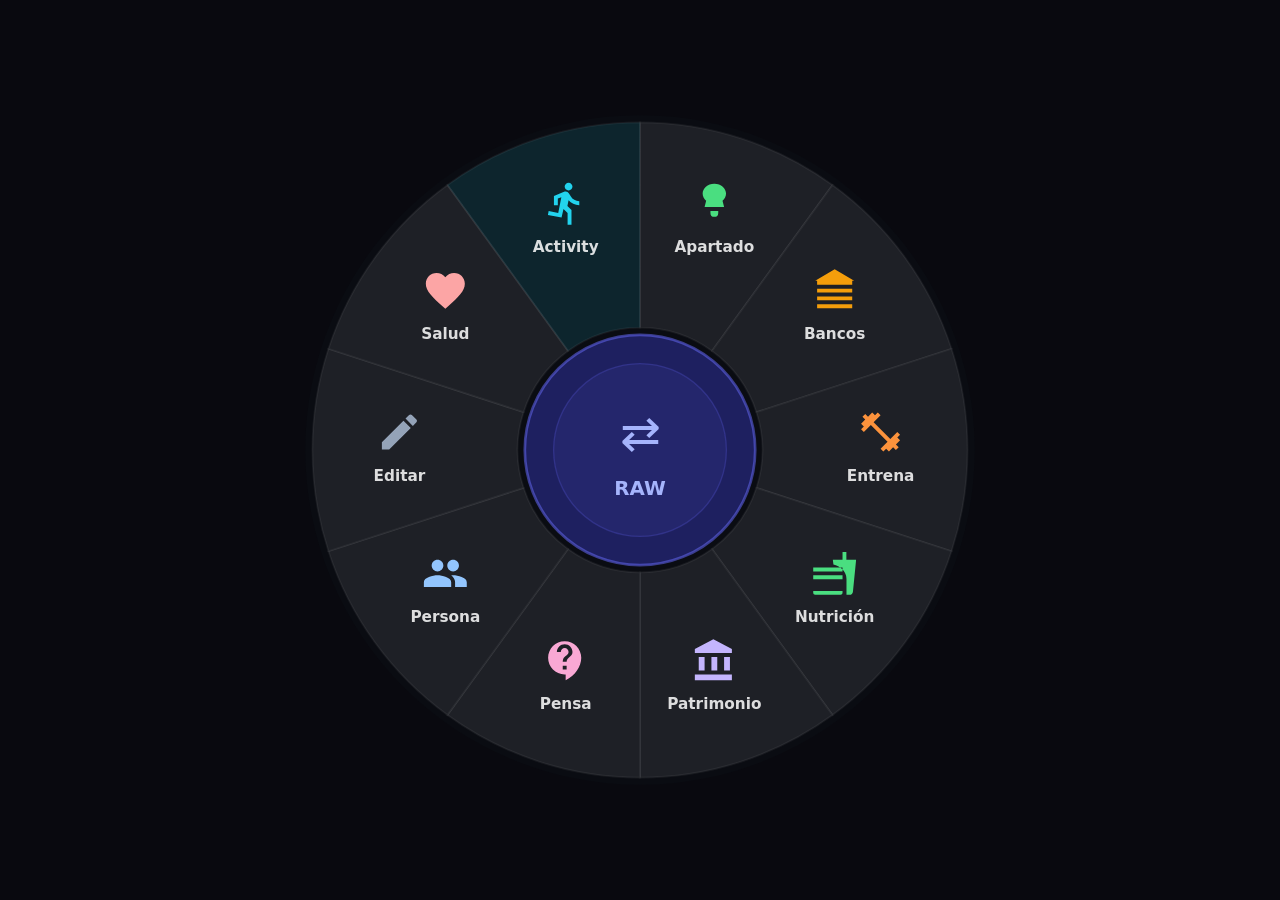
==== dial.html @ 62a64757 "Update dial.html" ====
<!DOCTYPE html>
<html lang="es"><head><meta charset="UTF-8"><meta name="viewport" content="width=device-width,initial-scale=1.0"><title>Nueva entrada</title>
<style>*{margin:0;padding:0;box-sizing:border-box}html{background:#09090f!important}body{width:100%;height:100%;background:#09090f!important;overflow:hidden}</style>
</head>
<body bgcolor="#09090f" style="background:#09090f!important">
<svg xmlns="http://www.w3.org/2000/svg" viewBox="0 0 1000 1000" style="position:fixed;top:0;left:0;width:100vw;height:100vh">
<rect width="1000" height="1000" fill="#09090f"/>
<circle cx="500" cy="500" r="372" fill="#0a0c12"/>
<g style="cursor:pointer" onclick="sessionStorage.setItem('dial_modo','apartado');history.back()">
  <path d="M500.00,136.00 A364,364,0,0,1,713.95,205.52 L579.94,389.97 A136,136,0,0,0,500.00,364.00Z" fill="#1e2026" stroke="rgba(255,255,255,0.06)" stroke-width="2">
    <animate attributeName="fill" values="#1e2026" dur="0s"/>
  </path>
  <svg x="556.6" y="199.8" width="52" height="52" viewBox="0 0 24 24" fill="#4ADE80" style="pointer-events:none"><path d="M12 2C8.5 2 6 4.5 6 7c0 1.5.7 2.8 1.8 3.7L7 14h10l-.8-3.3C17.3 9.8 18 8.5 18 7c0-2.5-2.5-5-6-5zm-2 14v1a2 2 0 004 0v-1H10z" fill="#4ADE80"/></svg>
  <text x="582.6" y="279.8" text-anchor="middle" font-size="17" font-weight="600" fill="rgba(255,255,255,0.85)" font-family="system-ui,sans-serif" style="pointer-events:none">Apartado</text>
</g>
<g style="cursor:pointer" onclick="sessionStorage.setItem('dial_modo','bancos');history.back()">
  <path d="M713.95,205.52 A364,364,0,0,1,846.18,387.52 L629.34,457.97 A136,136,0,0,0,579.94,389.97Z" fill="#1e2026" stroke="rgba(255,255,255,0.06)" stroke-width="2">
    <animate attributeName="fill" values="#1e2026" dur="0s"/>
  </path>
  <svg x="690.3" y="296.9" width="52" height="52" viewBox="0 0 24 24" fill="#F59E0B" style="pointer-events:none"><path d="M3 21h18v-2H3v2zm0-4h18v-2H3v2zm0-4h18v-2H3v2zm0-4h18V7H3v2zm9-8L2 7h20L12 1z" fill="#F59E0B"/></svg>
  <text x="716.3" y="376.9" text-anchor="middle" font-size="17" font-weight="600" fill="rgba(255,255,255,0.85)" font-family="system-ui,sans-serif" style="pointer-events:none">Bancos</text>
</g>
<g style="cursor:pointer" onclick="sessionStorage.setItem('dial_modo','entrenamiento');history.back()">
  <path d="M846.18,387.52 A364,364,0,0,1,846.18,612.48 L629.34,542.03 A136,136,0,0,0,629.34,457.97Z" fill="#1e2026" stroke="rgba(255,255,255,0.06)" stroke-width="2">
    <animate attributeName="fill" values="#1e2026" dur="0s"/>
  </path>
  <svg x="741.3" y="454.0" width="52" height="52" viewBox="0 0 24 24" fill="#FB923C" style="pointer-events:none"><path d="M20.57 14.86L22 13.43 20.57 12 17 15.57 8.43 7 12 3.43 10.57 2 9.14 3.43 7.71 2 5.57 4.14 4.14 2.71 2.71 4.14l1.43 1.43L2 7.71l1.43 1.43L2 10.57 3.43 12 7 8.43 15.57 17 12 20.57 13.43 22l1.43-1.43L16.29 22l2.14-2.14 1.43 1.43 1.43-1.43-1.43-1.43L22 16.29l-1.43-1.43z" fill="#FB923C"/></svg>
  <text x="767.3" y="534.0" text-anchor="middle" font-size="17" font-weight="600" fill="rgba(255,255,255,0.85)" font-family="system-ui,sans-serif" style="pointer-events:none">Entrena</text>
</g>
<g style="cursor:pointer" onclick="sessionStorage.setItem('dial_modo','nutricion');history.back()">
  <path d="M846.18,612.48 A364,364,0,0,1,713.95,794.48 L579.94,610.03 A136,136,0,0,0,629.34,542.03Z" fill="#1e2026" stroke="rgba(255,255,255,0.06)" stroke-width="2">
    <animate attributeName="fill" values="#1e2026" dur="0s"/>
  </path>
  <svg x="690.3" y="611.1" width="52" height="52" viewBox="0 0 24 24" fill="#4ADE80" style="pointer-events:none"><path d="M18.06 22.99h1.66c.84 0 1.53-.64 1.63-1.46L23 5.05h-5V1h-1.97v4.05h-4.97l.3 2.34c1.71.47 3.31 1.32 4.27 2.26 1.44 1.42 2.43 2.89 2.43 5.29v8.05zM1 21.99V21h15.03v.99c0 .55-.45 1-1.01 1H2.01c-.56 0-1.01-.45-1.01-1zm15.03-7H1v-2h15.03v2zm0-4H1v-2h15.03v2z" fill="#4ADE80"/></svg>
  <text x="716.3" y="691.1" text-anchor="middle" font-size="17" font-weight="600" fill="rgba(255,255,255,0.85)" font-family="system-ui,sans-serif" style="pointer-events:none">Nutrición</text>
</g>
<g style="cursor:pointer" onclick="sessionStorage.setItem('dial_modo','patrimonio');history.back()">
  <path d="M713.95,794.48 A364,364,0,0,1,500.00,864.00 L500.00,636.00 A136,136,0,0,0,579.94,610.03Z" fill="#1e2026" stroke="rgba(255,255,255,0.06)" stroke-width="2">
    <animate attributeName="fill" values="#1e2026" dur="0s"/>
  </path>
  <svg x="556.6" y="708.2" width="52" height="52" viewBox="0 0 24 24" fill="#C4B5FD" style="pointer-events:none"><path d="M4 10v7h3v-7H4zm6.5 0v7h3v-7h-3zM2 22h19v-3H2v3zm15-12v7h3v-7h-3zM11.5 1L2 6v2h19V6l-9.5-5z" fill="#C4B5FD"/></svg>
  <text x="582.6" y="788.2" text-anchor="middle" font-size="17" font-weight="600" fill="rgba(255,255,255,0.85)" font-family="system-ui,sans-serif" style="pointer-events:none">Patrimonio</text>
</g>
<g style="cursor:pointer" onclick="sessionStorage.setItem('dial_modo','pensamiento');history.back()">
  <path d="M500.00,864.00 A364,364,0,0,1,286.05,794.48 L420.06,610.03 A136,136,0,0,0,500.00,636.00Z" fill="#1e2026" stroke="rgba(255,255,255,0.06)" stroke-width="2">
    <animate attributeName="fill" values="#1e2026" dur="0s"/>
  </path>
  <svg x="391.4" y="708.2" width="52" height="52" viewBox="0 0 24 24" fill="#F9A8D4" style="pointer-events:none"><path d="M11.5 2C6.81 2 3 5.81 3 10.5S6.81 19 11.5 19h.5v3c4.86-2.34 8-7 8-11.5C20 5.81 16.19 2 11.5 2zm1 14.5h-2v-2h2v2zm0-4h-2c0-3.25 3-3 3-5 0-1.1-.9-2-2-2s-2 .9-2 2h-2c0-2.21 1.79-4 4-4s4 1.79 4 4c0 2.5-3 2.75-3 5z" fill="#F9A8D4"/></svg>
  <text x="417.4" y="788.2" text-anchor="middle" font-size="17" font-weight="600" fill="rgba(255,255,255,0.85)" font-family="system-ui,sans-serif" style="pointer-events:none">Pensa</text>
</g>
<g style="cursor:pointer" onclick="sessionStorage.setItem('dial_modo','persona');history.back()">
  <path d="M286.05,794.48 A364,364,0,0,1,153.82,612.48 L370.66,542.03 A136,136,0,0,0,420.06,610.03Z" fill="#1e2026" stroke="rgba(255,255,255,0.06)" stroke-width="2">
    <animate attributeName="fill" values="#1e2026" dur="0s"/>
  </path>
  <svg x="257.7" y="611.1" width="52" height="52" viewBox="0 0 24 24" fill="#93C5FD" style="pointer-events:none"><path d="M16 11c1.66 0 2.99-1.34 2.99-3S17.66 5 16 5c-1.66 0-3 1.34-3 3s1.34 3 3 3zm-8 0c1.66 0 2.99-1.34 2.99-3S9.66 5 8 5C6.34 5 5 6.34 5 8s1.34 3 3 3zm0 2c-2.33 0-7 1.17-7 3.5V19h14v-2.5c0-2.33-4.67-3.5-7-3.5zm8 0c-.29 0-.62.02-.97.05 1.16.84 1.97 1.97 1.97 3.45V19h6v-2.5c0-2.33-4.67-3.5-7-3.5z" fill="#93C5FD"/></svg>
  <text x="283.7" y="691.1" text-anchor="middle" font-size="17" font-weight="600" fill="rgba(255,255,255,0.85)" font-family="system-ui,sans-serif" style="pointer-events:none">Persona</text>
</g>
<g style="cursor:pointer" onclick="sessionStorage.setItem('dial_modo','editar');history.back()">
  <path d="M153.82,612.48 A364,364,0,0,1,153.82,387.52 L370.66,457.97 A136,136,0,0,0,370.66,542.03Z" fill="#1e2026" stroke="rgba(255,255,255,0.06)" stroke-width="2">
    <animate attributeName="fill" values="#1e2026" dur="0s"/>
  </path>
  <svg x="206.7" y="454.0" width="52" height="52" viewBox="0 0 24 24" fill="#94A3B8" style="pointer-events:none"><path d="M3 17.25V21h3.75L17.81 9.94l-3.75-3.75L3 17.25zM20.71 7.04c.39-.39.39-1.02 0-1.41l-2.34-2.34c-.39-.39-1.02-.39-1.41 0l-1.83 1.83 3.75 3.75 1.83-1.83z" fill="#94A3B8"/></svg>
  <text x="232.7" y="534.0" text-anchor="middle" font-size="17" font-weight="600" fill="rgba(255,255,255,0.85)" font-family="system-ui,sans-serif" style="pointer-events:none">Editar</text>
</g>
<g style="cursor:pointer" onclick="sessionStorage.setItem('dial_modo','salud');history.back()">
  <path d="M153.82,387.52 A364,364,0,0,1,286.05,205.52 L420.06,389.97 A136,136,0,0,0,370.66,457.97Z" fill="#1e2026" stroke="rgba(255,255,255,0.06)" stroke-width="2">
    <animate attributeName="fill" values="#1e2026" dur="0s"/>
  </path>
  <svg x="257.7" y="296.9" width="52" height="52" viewBox="0 0 24 24" fill="#FCA5A5" style="pointer-events:none"><path d="M12 21.35l-1.45-1.32C5.4 15.36 2 12.28 2 8.5 2 5.42 4.42 3 7.5 3c1.74 0 3.41.81 4.5 2.09C13.09 3.81 14.76 3 16.5 3 19.58 3 22 5.42 22 8.5c0 3.78-3.4 6.86-8.55 11.54L12 21.35z" fill="#FCA5A5"/></svg>
  <text x="283.7" y="376.9" text-anchor="middle" font-size="17" font-weight="600" fill="rgba(255,255,255,0.85)" font-family="system-ui,sans-serif" style="pointer-events:none">Salud</text>
</g>
<g style="cursor:pointer" onclick="this.parentNode.querySelector('g[data-sub]').style.opacity=this.parentNode.querySelector('g[data-sub]').style.opacity==='1'?'0':'1'">
  <path d="M286.05,205.52 A364,364,0,0,1,500.00,136.00 L500.00,364.00 A136,136,0,0,0,420.06,389.97Z" fill="rgba(34,211,238,0.12)" stroke="rgba(255,255,255,0.06)" stroke-width="2">
    <animate attributeName="fill" values="rgba(34,211,238,0.12)" dur="0s"/>
  </path>
  <svg x="391.4" y="199.8" width="52" height="52" viewBox="0 0 24 24" fill="#22D3EE" style="pointer-events:none"><path d="M13.49 5.48c1.1 0 2-.9 2-2s-.9-2-2-2-2 .9-2 2 .9 2 2 2zm-3.6 13.9l1-4.4 2.1 2v6h2v-7.5l-2.1-2 .6-3c1.3 1.5 3.3 2.5 5.5 2.5v-2c-1.9 0-3.5-1-4.3-2.4l-1-1.6c-.4-.6-1-1-1.7-1-.3 0-.5.1-.8.1l-5.2 2.2v4.7h2v-3.4l1.8-.7-1.6 8.1-4.9-1-.4 2 7 1.4z" fill="#22D3EE"/></svg>
  <text x="417.4" y="279.8" text-anchor="middle" font-size="17" font-weight="600" fill="rgba(255,255,255,0.85)" font-family="system-ui,sans-serif" style="pointer-events:none">Activity</text>
</g>
<g data-sub style="opacity:0;transition:opacity .2s;pointer-events:none" id="sub-ring">
<g style="cursor:pointer;pointer-events:all" onclick="sessionStorage.setItem('dial_modo','libro');history.back()">
  <path d="M38.06,308.66 A500,500,0,0,1,216.80,87.94 L273.44,170.35 A400,400,0,0,0,130.45,346.93Z" fill="#1e2026" stroke="rgba(255,255,255,0.06)" stroke-width="2"/>
  <svg x="122.8" y="167.6" width="52" height="52" viewBox="0 0 24 24" fill="#EC4899" style="pointer-events:none"><path d="M18 2H6c-1.1 0-2 .9-2 2v16c0 1.1.9 2 2 2h12c1.1 0 2-.9 2-2V4c0-1.1-.9-2-2-2zM6 4h5v8l-2.5-1.5L6 12V4z" fill="#EC4899"/></svg>
  <text x="148.8" y="251.6" text-anchor="middle" font-size="17" font-weight="600" fill="rgba(255,255,255,0.85)" font-family="system-ui,sans-serif" style="pointer-events:none">Libros</text>
</g>
<g style="cursor:pointer;pointer-events:all" onclick="sessionStorage.setItem('dial_modo','movie');history.back()">
  <path d="M216.80,87.94 A500,500,0,0,1,486.91,0.17 L489.53,100.14 A400,400,0,0,0,273.44,170.35Z" fill="#1e2026" stroke="rgba(255,255,255,0.06)" stroke-width="2"/>
  <svg x="334.4" y="22.3" width="52" height="52" viewBox="0 0 24 24" fill="#F59E0B" style="pointer-events:none"><path d="M18 4l2 4h-3l-2-4h-2l2 4h-3l-2-4H8l2 4H7L5 4H4c-1.1 0-1.99.9-1.99 2L2 18c0 1.1.9 2 2 2h16c1.1 0 2-.9 2-2V4h-4z" fill="#F59E0B"/></svg>
  <text x="360.4" y="106.3" text-anchor="middle" font-size="17" font-weight="600" fill="rgba(255,255,255,0.85)" font-family="system-ui,sans-serif" style="pointer-events:none">Movies</text>
</g>
<g style="cursor:pointer;pointer-events:all" onclick="sessionStorage.setItem('dial_modo','norut');history.back()">
  <path d="M486.91,0.17 A500,500,0,0,1,761.25,73.68 L709.00,158.94 A400,400,0,0,0,489.53,100.14Z" fill="#1e2026" stroke="rgba(255,255,255,0.06)" stroke-width="2"/>
  <svg x="590.9" y="15.5" width="52" height="52" viewBox="0 0 24 24" fill="#8B5CF6" style="pointer-events:none"><path d="M19 3H5c-1.1 0-2 .9-2 2v14c0 1.1.9 2 2 2h14c1.1 0 2-.9 2-2V5c0-1.1-.9-2-2-2zm-7 3c1.93 0 3.5 1.57 3.5 3.5S13.93 13 12 13s-3.5-1.57-3.5-3.5S10.07 6 12 6zm7 13H5v-.23c0-.62.28-1.2.76-1.58C7.47 15.82 9.64 15 12 15s4.53.82 6.24 2.19c.48.38.76.97.76 1.58V19z" fill="#8B5CF6"/></svg>
  <text x="616.9" y="99.5" text-anchor="middle" font-size="17" font-weight="600" fill="rgba(255,255,255,0.85)" font-family="system-ui,sans-serif" style="pointer-events:none">Pendientes</text>
</g>
</g>
<circle cx="500" cy="500" r="128" fill="#1e2060" stroke="rgba(99,102,241,0.55)" stroke-width="3" style="cursor:pointer" onclick="sessionStorage.setItem('dial_modo','nueva');history.back()"/>
<circle cx="500" cy="500" r="96" fill="rgba(99,102,241,0.08)" stroke="rgba(99,102,241,0.25)" stroke-width="1.5"/>
<text x="500" y="488" text-anchor="middle" dominant-baseline="middle" font-size="54" fill="#A5B4FC" style="cursor:pointer" onclick="sessionStorage.setItem('dial_modo','nueva');history.back()">⇄</text>
<text x="500" y="550" text-anchor="middle" font-size="22" font-weight="700" fill="#A5B4FC" font-family="system-ui" style="cursor:pointer" onclick="sessionStorage.setItem('dial_modo','nueva');history.back()">RAW</text>
</svg>
<script>

// Toggle segundo anillo
document.querySelectorAll("g[onclick*='activity']").forEach(function(g){
  g.onclick=null;
  g.addEventListener('click',function(){
    var s=document.getElementById('sub-ring');
    var open=s.style.opacity==='1';
    s.style.opacity=open?'0':'1';
    s.style.pointerEvents=open?'none':'all';
  });
});
// Escape
document.addEventListener('keydown',function(e){if(e.key==='Escape')history.back();});

</script>
</body></html>
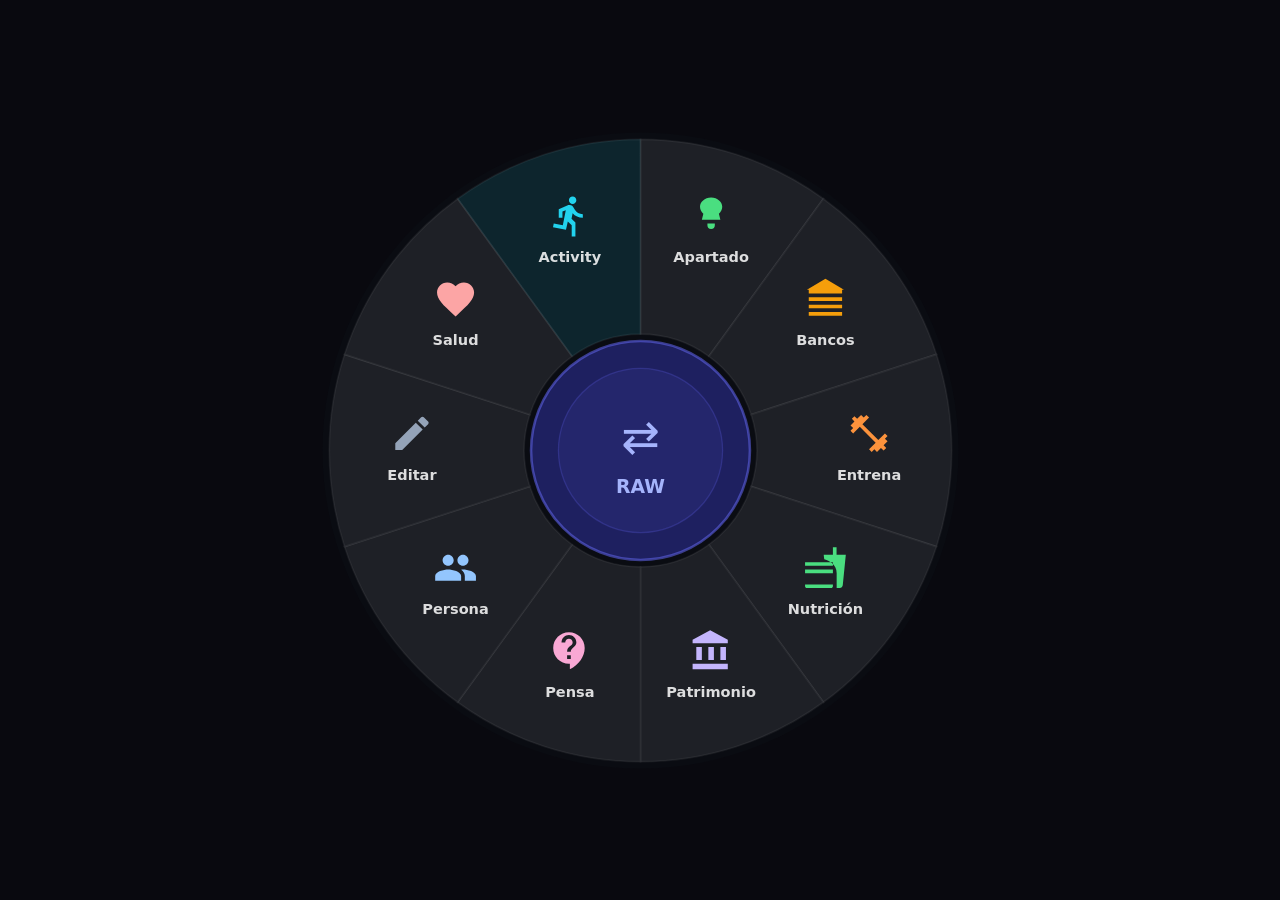
==== commit 1f460c95: "Update dial.html" ====
--- a/dial.html
+++ b/dial.html
@@ -1,117 +1,193 @@
 <!DOCTYPE html>
-<html lang="es"><head><meta charset="UTF-8"><meta name="viewport" content="width=device-width,initial-scale=1.0"><title>Nueva entrada</title>
-<style>*{margin:0;padding:0;box-sizing:border-box}html{background:#09090f!important}body{width:100%;height:100%;background:#09090f!important;overflow:hidden}</style>
+<html lang="es">
+<head>
+<meta charset="UTF-8">
+<meta name="viewport" content="width=device-width, initial-scale=1.0">
+<title>Nueva entrada</title>
+<style>
+html, body { background: #09090f !important; color: #e0e0e0; }
+*{margin:0;padding:0;box-sizing:border-box}
+html,body{width:100%;height:100%;background:#09090f !important;overflow:hidden;font-family:system-ui,-apple-system,sans-serif}
+body{display:flex;align-items:center;justify-content:center}
+#dial-wrap{position:relative;width:min(1000px,95vmin);height:min(1000px,95vmin);flex-shrink:0}
+svg{position:absolute;top:0;left:0;width:100%;height:100%;overflow:visible}
+</style>
 </head>
-<body bgcolor="#09090f" style="background:#09090f!important">
-<svg xmlns="http://www.w3.org/2000/svg" viewBox="0 0 1000 1000" style="position:fixed;top:0;left:0;width:100vw;height:100vh">
-<rect width="1000" height="1000" fill="#09090f"/>
-<circle cx="500" cy="500" r="372" fill="#0a0c12"/>
-<g style="cursor:pointer" onclick="sessionStorage.setItem('dial_modo','apartado');history.back()">
-  <path d="M500.00,136.00 A364,364,0,0,1,713.95,205.52 L579.94,389.97 A136,136,0,0,0,500.00,364.00Z" fill="#1e2026" stroke="rgba(255,255,255,0.06)" stroke-width="2">
-    <animate attributeName="fill" values="#1e2026" dur="0s"/>
-  </path>
-  <svg x="556.6" y="199.8" width="52" height="52" viewBox="0 0 24 24" fill="#4ADE80" style="pointer-events:none"><path d="M12 2C8.5 2 6 4.5 6 7c0 1.5.7 2.8 1.8 3.7L7 14h10l-.8-3.3C17.3 9.8 18 8.5 18 7c0-2.5-2.5-5-6-5zm-2 14v1a2 2 0 004 0v-1H10z" fill="#4ADE80"/></svg>
-  <text x="582.6" y="279.8" text-anchor="middle" font-size="17" font-weight="600" fill="rgba(255,255,255,0.85)" font-family="system-ui,sans-serif" style="pointer-events:none">Apartado</text>
-</g>
-<g style="cursor:pointer" onclick="sessionStorage.setItem('dial_modo','bancos');history.back()">
-  <path d="M713.95,205.52 A364,364,0,0,1,846.18,387.52 L629.34,457.97 A136,136,0,0,0,579.94,389.97Z" fill="#1e2026" stroke="rgba(255,255,255,0.06)" stroke-width="2">
-    <animate attributeName="fill" values="#1e2026" dur="0s"/>
-  </path>
-  <svg x="690.3" y="296.9" width="52" height="52" viewBox="0 0 24 24" fill="#F59E0B" style="pointer-events:none"><path d="M3 21h18v-2H3v2zm0-4h18v-2H3v2zm0-4h18v-2H3v2zm0-4h18V7H3v2zm9-8L2 7h20L12 1z" fill="#F59E0B"/></svg>
-  <text x="716.3" y="376.9" text-anchor="middle" font-size="17" font-weight="600" fill="rgba(255,255,255,0.85)" font-family="system-ui,sans-serif" style="pointer-events:none">Bancos</text>
-</g>
-<g style="cursor:pointer" onclick="sessionStorage.setItem('dial_modo','entrenamiento');history.back()">
-  <path d="M846.18,387.52 A364,364,0,0,1,846.18,612.48 L629.34,542.03 A136,136,0,0,0,629.34,457.97Z" fill="#1e2026" stroke="rgba(255,255,255,0.06)" stroke-width="2">
-    <animate attributeName="fill" values="#1e2026" dur="0s"/>
-  </path>
-  <svg x="741.3" y="454.0" width="52" height="52" viewBox="0 0 24 24" fill="#FB923C" style="pointer-events:none"><path d="M20.57 14.86L22 13.43 20.57 12 17 15.57 8.43 7 12 3.43 10.57 2 9.14 3.43 7.71 2 5.57 4.14 4.14 2.71 2.71 4.14l1.43 1.43L2 7.71l1.43 1.43L2 10.57 3.43 12 7 8.43 15.57 17 12 20.57 13.43 22l1.43-1.43L16.29 22l2.14-2.14 1.43 1.43 1.43-1.43-1.43-1.43L22 16.29l-1.43-1.43z" fill="#FB923C"/></svg>
-  <text x="767.3" y="534.0" text-anchor="middle" font-size="17" font-weight="600" fill="rgba(255,255,255,0.85)" font-family="system-ui,sans-serif" style="pointer-events:none">Entrena</text>
-</g>
-<g style="cursor:pointer" onclick="sessionStorage.setItem('dial_modo','nutricion');history.back()">
-  <path d="M846.18,612.48 A364,364,0,0,1,713.95,794.48 L579.94,610.03 A136,136,0,0,0,629.34,542.03Z" fill="#1e2026" stroke="rgba(255,255,255,0.06)" stroke-width="2">
-    <animate attributeName="fill" values="#1e2026" dur="0s"/>
-  </path>
-  <svg x="690.3" y="611.1" width="52" height="52" viewBox="0 0 24 24" fill="#4ADE80" style="pointer-events:none"><path d="M18.06 22.99h1.66c.84 0 1.53-.64 1.63-1.46L23 5.05h-5V1h-1.97v4.05h-4.97l.3 2.34c1.71.47 3.31 1.32 4.27 2.26 1.44 1.42 2.43 2.89 2.43 5.29v8.05zM1 21.99V21h15.03v.99c0 .55-.45 1-1.01 1H2.01c-.56 0-1.01-.45-1.01-1zm15.03-7H1v-2h15.03v2zm0-4H1v-2h15.03v2z" fill="#4ADE80"/></svg>
-  <text x="716.3" y="691.1" text-anchor="middle" font-size="17" font-weight="600" fill="rgba(255,255,255,0.85)" font-family="system-ui,sans-serif" style="pointer-events:none">Nutrición</text>
-</g>
-<g style="cursor:pointer" onclick="sessionStorage.setItem('dial_modo','patrimonio');history.back()">
-  <path d="M713.95,794.48 A364,364,0,0,1,500.00,864.00 L500.00,636.00 A136,136,0,0,0,579.94,610.03Z" fill="#1e2026" stroke="rgba(255,255,255,0.06)" stroke-width="2">
-    <animate attributeName="fill" values="#1e2026" dur="0s"/>
-  </path>
-  <svg x="556.6" y="708.2" width="52" height="52" viewBox="0 0 24 24" fill="#C4B5FD" style="pointer-events:none"><path d="M4 10v7h3v-7H4zm6.5 0v7h3v-7h-3zM2 22h19v-3H2v3zm15-12v7h3v-7h-3zM11.5 1L2 6v2h19V6l-9.5-5z" fill="#C4B5FD"/></svg>
-  <text x="582.6" y="788.2" text-anchor="middle" font-size="17" font-weight="600" fill="rgba(255,255,255,0.85)" font-family="system-ui,sans-serif" style="pointer-events:none">Patrimonio</text>
-</g>
-<g style="cursor:pointer" onclick="sessionStorage.setItem('dial_modo','pensamiento');history.back()">
-  <path d="M500.00,864.00 A364,364,0,0,1,286.05,794.48 L420.06,610.03 A136,136,0,0,0,500.00,636.00Z" fill="#1e2026" stroke="rgba(255,255,255,0.06)" stroke-width="2">
-    <animate attributeName="fill" values="#1e2026" dur="0s"/>
-  </path>
-  <svg x="391.4" y="708.2" width="52" height="52" viewBox="0 0 24 24" fill="#F9A8D4" style="pointer-events:none"><path d="M11.5 2C6.81 2 3 5.81 3 10.5S6.81 19 11.5 19h.5v3c4.86-2.34 8-7 8-11.5C20 5.81 16.19 2 11.5 2zm1 14.5h-2v-2h2v2zm0-4h-2c0-3.25 3-3 3-5 0-1.1-.9-2-2-2s-2 .9-2 2h-2c0-2.21 1.79-4 4-4s4 1.79 4 4c0 2.5-3 2.75-3 5z" fill="#F9A8D4"/></svg>
-  <text x="417.4" y="788.2" text-anchor="middle" font-size="17" font-weight="600" fill="rgba(255,255,255,0.85)" font-family="system-ui,sans-serif" style="pointer-events:none">Pensa</text>
-</g>
-<g style="cursor:pointer" onclick="sessionStorage.setItem('dial_modo','persona');history.back()">
-  <path d="M286.05,794.48 A364,364,0,0,1,153.82,612.48 L370.66,542.03 A136,136,0,0,0,420.06,610.03Z" fill="#1e2026" stroke="rgba(255,255,255,0.06)" stroke-width="2">
-    <animate attributeName="fill" values="#1e2026" dur="0s"/>
-  </path>
-  <svg x="257.7" y="611.1" width="52" height="52" viewBox="0 0 24 24" fill="#93C5FD" style="pointer-events:none"><path d="M16 11c1.66 0 2.99-1.34 2.99-3S17.66 5 16 5c-1.66 0-3 1.34-3 3s1.34 3 3 3zm-8 0c1.66 0 2.99-1.34 2.99-3S9.66 5 8 5C6.34 5 5 6.34 5 8s1.34 3 3 3zm0 2c-2.33 0-7 1.17-7 3.5V19h14v-2.5c0-2.33-4.67-3.5-7-3.5zm8 0c-.29 0-.62.02-.97.05 1.16.84 1.97 1.97 1.97 3.45V19h6v-2.5c0-2.33-4.67-3.5-7-3.5z" fill="#93C5FD"/></svg>
-  <text x="283.7" y="691.1" text-anchor="middle" font-size="17" font-weight="600" fill="rgba(255,255,255,0.85)" font-family="system-ui,sans-serif" style="pointer-events:none">Persona</text>
-</g>
-<g style="cursor:pointer" onclick="sessionStorage.setItem('dial_modo','editar');history.back()">
-  <path d="M153.82,612.48 A364,364,0,0,1,153.82,387.52 L370.66,457.97 A136,136,0,0,0,370.66,542.03Z" fill="#1e2026" stroke="rgba(255,255,255,0.06)" stroke-width="2">
-    <animate attributeName="fill" values="#1e2026" dur="0s"/>
-  </path>
-  <svg x="206.7" y="454.0" width="52" height="52" viewBox="0 0 24 24" fill="#94A3B8" style="pointer-events:none"><path d="M3 17.25V21h3.75L17.81 9.94l-3.75-3.75L3 17.25zM20.71 7.04c.39-.39.39-1.02 0-1.41l-2.34-2.34c-.39-.39-1.02-.39-1.41 0l-1.83 1.83 3.75 3.75 1.83-1.83z" fill="#94A3B8"/></svg>
-  <text x="232.7" y="534.0" text-anchor="middle" font-size="17" font-weight="600" fill="rgba(255,255,255,0.85)" font-family="system-ui,sans-serif" style="pointer-events:none">Editar</text>
-</g>
-<g style="cursor:pointer" onclick="sessionStorage.setItem('dial_modo','salud');history.back()">
-  <path d="M153.82,387.52 A364,364,0,0,1,286.05,205.52 L420.06,389.97 A136,136,0,0,0,370.66,457.97Z" fill="#1e2026" stroke="rgba(255,255,255,0.06)" stroke-width="2">
-    <animate attributeName="fill" values="#1e2026" dur="0s"/>
-  </path>
-  <svg x="257.7" y="296.9" width="52" height="52" viewBox="0 0 24 24" fill="#FCA5A5" style="pointer-events:none"><path d="M12 21.35l-1.45-1.32C5.4 15.36 2 12.28 2 8.5 2 5.42 4.42 3 7.5 3c1.74 0 3.41.81 4.5 2.09C13.09 3.81 14.76 3 16.5 3 19.58 3 22 5.42 22 8.5c0 3.78-3.4 6.86-8.55 11.54L12 21.35z" fill="#FCA5A5"/></svg>
-  <text x="283.7" y="376.9" text-anchor="middle" font-size="17" font-weight="600" fill="rgba(255,255,255,0.85)" font-family="system-ui,sans-serif" style="pointer-events:none">Salud</text>
-</g>
-<g style="cursor:pointer" onclick="this.parentNode.querySelector('g[data-sub]').style.opacity=this.parentNode.querySelector('g[data-sub]').style.opacity==='1'?'0':'1'">
-  <path d="M286.05,205.52 A364,364,0,0,1,500.00,136.00 L500.00,364.00 A136,136,0,0,0,420.06,389.97Z" fill="rgba(34,211,238,0.12)" stroke="rgba(255,255,255,0.06)" stroke-width="2">
-    <animate attributeName="fill" values="rgba(34,211,238,0.12)" dur="0s"/>
-  </path>
-  <svg x="391.4" y="199.8" width="52" height="52" viewBox="0 0 24 24" fill="#22D3EE" style="pointer-events:none"><path d="M13.49 5.48c1.1 0 2-.9 2-2s-.9-2-2-2-2 .9-2 2 .9 2 2 2zm-3.6 13.9l1-4.4 2.1 2v6h2v-7.5l-2.1-2 .6-3c1.3 1.5 3.3 2.5 5.5 2.5v-2c-1.9 0-3.5-1-4.3-2.4l-1-1.6c-.4-.6-1-1-1.7-1-.3 0-.5.1-.8.1l-5.2 2.2v4.7h2v-3.4l1.8-.7-1.6 8.1-4.9-1-.4 2 7 1.4z" fill="#22D3EE"/></svg>
-  <text x="417.4" y="279.8" text-anchor="middle" font-size="17" font-weight="600" fill="rgba(255,255,255,0.85)" font-family="system-ui,sans-serif" style="pointer-events:none">Activity</text>
-</g>
-<g data-sub style="opacity:0;transition:opacity .2s;pointer-events:none" id="sub-ring">
-<g style="cursor:pointer;pointer-events:all" onclick="sessionStorage.setItem('dial_modo','libro');history.back()">
-  <path d="M38.06,308.66 A500,500,0,0,1,216.80,87.94 L273.44,170.35 A400,400,0,0,0,130.45,346.93Z" fill="#1e2026" stroke="rgba(255,255,255,0.06)" stroke-width="2"/>
-  <svg x="122.8" y="167.6" width="52" height="52" viewBox="0 0 24 24" fill="#EC4899" style="pointer-events:none"><path d="M18 2H6c-1.1 0-2 .9-2 2v16c0 1.1.9 2 2 2h12c1.1 0 2-.9 2-2V4c0-1.1-.9-2-2-2zM6 4h5v8l-2.5-1.5L6 12V4z" fill="#EC4899"/></svg>
-  <text x="148.8" y="251.6" text-anchor="middle" font-size="17" font-weight="600" fill="rgba(255,255,255,0.85)" font-family="system-ui,sans-serif" style="pointer-events:none">Libros</text>
-</g>
-<g style="cursor:pointer;pointer-events:all" onclick="sessionStorage.setItem('dial_modo','movie');history.back()">
-  <path d="M216.80,87.94 A500,500,0,0,1,486.91,0.17 L489.53,100.14 A400,400,0,0,0,273.44,170.35Z" fill="#1e2026" stroke="rgba(255,255,255,0.06)" stroke-width="2"/>
-  <svg x="334.4" y="22.3" width="52" height="52" viewBox="0 0 24 24" fill="#F59E0B" style="pointer-events:none"><path d="M18 4l2 4h-3l-2-4h-2l2 4h-3l-2-4H8l2 4H7L5 4H4c-1.1 0-1.99.9-1.99 2L2 18c0 1.1.9 2 2 2h16c1.1 0 2-.9 2-2V4h-4z" fill="#F59E0B"/></svg>
-  <text x="360.4" y="106.3" text-anchor="middle" font-size="17" font-weight="600" fill="rgba(255,255,255,0.85)" font-family="system-ui,sans-serif" style="pointer-events:none">Movies</text>
-</g>
-<g style="cursor:pointer;pointer-events:all" onclick="sessionStorage.setItem('dial_modo','norut');history.back()">
-  <path d="M486.91,0.17 A500,500,0,0,1,761.25,73.68 L709.00,158.94 A400,400,0,0,0,489.53,100.14Z" fill="#1e2026" stroke="rgba(255,255,255,0.06)" stroke-width="2"/>
-  <svg x="590.9" y="15.5" width="52" height="52" viewBox="0 0 24 24" fill="#8B5CF6" style="pointer-events:none"><path d="M19 3H5c-1.1 0-2 .9-2 2v14c0 1.1.9 2 2 2h14c1.1 0 2-.9 2-2V5c0-1.1-.9-2-2-2zm-7 3c1.93 0 3.5 1.57 3.5 3.5S13.93 13 12 13s-3.5-1.57-3.5-3.5S10.07 6 12 6zm7 13H5v-.23c0-.62.28-1.2.76-1.58C7.47 15.82 9.64 15 12 15s4.53.82 6.24 2.19c.48.38.76.97.76 1.58V19z" fill="#8B5CF6"/></svg>
-  <text x="616.9" y="99.5" text-anchor="middle" font-size="17" font-weight="600" fill="rgba(255,255,255,0.85)" font-family="system-ui,sans-serif" style="pointer-events:none">Pendientes</text>
-</g>
-</g>
-<circle cx="500" cy="500" r="128" fill="#1e2060" stroke="rgba(99,102,241,0.55)" stroke-width="3" style="cursor:pointer" onclick="sessionStorage.setItem('dial_modo','nueva');history.back()"/>
-<circle cx="500" cy="500" r="96" fill="rgba(99,102,241,0.08)" stroke="rgba(99,102,241,0.25)" stroke-width="1.5"/>
-<text x="500" y="488" text-anchor="middle" dominant-baseline="middle" font-size="54" fill="#A5B4FC" style="cursor:pointer" onclick="sessionStorage.setItem('dial_modo','nueva');history.back()">⇄</text>
-<text x="500" y="550" text-anchor="middle" font-size="22" font-weight="700" fill="#A5B4FC" font-family="system-ui" style="cursor:pointer" onclick="sessionStorage.setItem('dial_modo','nueva');history.back()">RAW</text>
-</svg>
+<body>
+<div id="dial-wrap"></div>
 <script>
+var isEncom = localStorage.getItem('lifeos_theme') === 'encom';
+if(isEncom){
+  document.body.style.background = '#000000';
+  var lnk=document.createElement('link');lnk.rel='stylesheet';
+  lnk.href='https://fonts.googleapis.com/css2?family=Inconsolata:wght@400;600;700&display=swap';
+  document.head.appendChild(lnk);
+}
 
-// Toggle segundo anillo
-document.querySelectorAll("g[onclick*='activity']").forEach(function(g){
-  g.onclick=null;
+// Colores — valores base primero, luego override si ENCOM
+var SECTOR_FILL  = isEncom ? '#000f14'              : '#1e2026';
+var SECTOR_HOVER = isEncom ? '#002830'              : '#373c46';
+var STROKE       = isEncom ? 'rgba(0,238,238,0.2)'  : 'rgba(255,255,255,0.06)';
+var BG_CIRCLE    = isEncom ? '#00050a'              : '#0a0c12';
+var TEXT_COLOR   = isEncom ? 'rgba(0,238,238,0.85)' : 'rgba(255,255,255,0.85)';
+var RAW_FILL     = isEncom ? '#002830'              : '#1e2060';
+var RAW_STROKE   = isEncom ? '#00eeee'              : 'rgba(99,102,241,0.55)';
+var RAW_TEXT     = isEncom ? '#00eeee'              : '#A5B4FC';
+var ACT_FILL     = isEncom ? 'rgba(0,40,50,0.5)'    : 'rgba(34,211,238,0.12)';
+var ACT_HOVER    = isEncom ? '#003840'              : 'rgba(34,211,238,0.28)';
+
+var NS='http://www.w3.org/2000/svg';
+var n=10,CX=500,CY=500,SIZE=1000;
+var R_OUT=364,R_IN=136,R_CENT=2/3*(Math.pow(R_OUT,3)-Math.pow(R_IN,3))/(Math.pow(R_OUT,2)-Math.pow(R_IN,2));
+var R2_OUT=500,R2_IN=400,R2_CENT=2/3*(Math.pow(R2_OUT,3)-Math.pow(R2_IN,3))/(Math.pow(R2_OUT,2)-Math.pow(R2_IN,2));
+var RAW_R=128;
+
+var ICONS={
+  apartado:'<path d="M12 2C8.5 2 6 4.5 6 7c0 1.5.7 2.8 1.8 3.7L7 14h10l-.8-3.3C17.3 9.8 18 8.5 18 7c0-2.5-2.5-5-6-5zm-2 14v1a2 2 0 004 0v-1H10z" fill="currentColor"/>',
+  bancos:'<path d="M3 21h18v-2H3v2zm0-4h18v-2H3v2zm0-4h18v-2H3v2zm0-4h18V7H3v2zm9-8L2 7h20L12 1z" fill="currentColor"/>',
+  entrenamiento:'<path d="M20.57 14.86L22 13.43 20.57 12 17 15.57 8.43 7 12 3.43 10.57 2 9.14 3.43 7.71 2 5.57 4.14 4.14 2.71 2.71 4.14l1.43 1.43L2 7.71l1.43 1.43L2 10.57 3.43 12 7 8.43 15.57 17 12 20.57 13.43 22l1.43-1.43L16.29 22l2.14-2.14 1.43 1.43 1.43-1.43-1.43-1.43L22 16.29l-1.43-1.43z" fill="currentColor"/>',
+  nutricion:'<path d="M18.06 22.99h1.66c.84 0 1.53-.64 1.63-1.46L23 5.05h-5V1h-1.97v4.05h-4.97l.3 2.34c1.71.47 3.31 1.32 4.27 2.26 1.44 1.42 2.43 2.89 2.43 5.29v8.05zM1 21.99V21h15.03v.99c0 .55-.45 1-1.01 1H2.01c-.56 0-1.01-.45-1.01-1zm15.03-7H1v-2h15.03v2zm0-4H1v-2h15.03v2z" fill="currentColor"/>',
+  patrimonio:'<path d="M4 10v7h3v-7H4zm6.5 0v7h3v-7h-3zM2 22h19v-3H2v3zm15-12v7h3v-7h-3zM11.5 1L2 6v2h19V6l-9.5-5z" fill="currentColor"/>',
+  pensamiento:'<path d="M11.5 2C6.81 2 3 5.81 3 10.5S6.81 19 11.5 19h.5v3c4.86-2.34 8-7 8-11.5C20 5.81 16.19 2 11.5 2zm1 14.5h-2v-2h2v2zm0-4h-2c0-3.25 3-3 3-5 0-1.1-.9-2-2-2s-2 .9-2 2h-2c0-2.21 1.79-4 4-4s4 1.79 4 4c0 2.5-3 2.75-3 5z" fill="currentColor"/>',
+  persona:'<path d="M16 11c1.66 0 2.99-1.34 2.99-3S17.66 5 16 5c-1.66 0-3 1.34-3 3s1.34 3 3 3zm-8 0c1.66 0 2.99-1.34 2.99-3S9.66 5 8 5C6.34 5 5 6.34 5 8s1.34 3 3 3zm0 2c-2.33 0-7 1.17-7 3.5V19h14v-2.5c0-2.33-4.67-3.5-7-3.5zm8 0c-.29 0-.62.02-.97.05 1.16.84 1.97 1.97 1.97 3.45V19h6v-2.5c0-2.33-4.67-3.5-7-3.5z" fill="currentColor"/>',
+  editar:'<path d="M3 17.25V21h3.75L17.81 9.94l-3.75-3.75L3 17.25zM20.71 7.04c.39-.39.39-1.02 0-1.41l-2.34-2.34c-.39-.39-1.02-.39-1.41 0l-1.83 1.83 3.75 3.75 1.83-1.83z" fill="currentColor"/>',
+  salud:'<path d="M12 21.35l-1.45-1.32C5.4 15.36 2 12.28 2 8.5 2 5.42 4.42 3 7.5 3c1.74 0 3.41.81 4.5 2.09C13.09 3.81 14.76 3 16.5 3 19.58 3 22 5.42 22 8.5c0 3.78-3.4 6.86-8.55 11.54L12 21.35z" fill="currentColor"/>',
+  activity:'<path d="M13.49 5.48c1.1 0 2-.9 2-2s-.9-2-2-2-2 .9-2 2 .9 2 2 2zm-3.6 13.9l1-4.4 2.1 2v6h2v-7.5l-2.1-2 .6-3c1.3 1.5 3.3 2.5 5.5 2.5v-2c-1.9 0-3.5-1-4.3-2.4l-1-1.6c-.4-.6-1-1-1.7-1-.3 0-.5.1-.8.1l-5.2 2.2v4.7h2v-3.4l1.8-.7-1.6 8.1-4.9-1-.4 2 7 1.4z" fill="currentColor"/>',
+  libro:'<path d="M18 2H6c-1.1 0-2 .9-2 2v16c0 1.1.9 2 2 2h12c1.1 0 2-.9 2-2V4c0-1.1-.9-2-2-2zM6 4h5v8l-2.5-1.5L6 12V4z" fill="currentColor"/>',
+  movie:'<path d="M18 4l2 4h-3l-2-4h-2l2 4h-3l-2-4H8l2 4H7L5 4H4c-1.1 0-1.99.9-1.99 2L2 18c0 1.1.9 2 2 2h16c1.1 0 2-.9 2-2V4h-4z" fill="currentColor"/>',
+  norut:'<path d="M19 3H5c-1.1 0-2 .9-2 2v14c0 1.1.9 2 2 2h14c1.1 0 2-.9 2-2V5c0-1.1-.9-2-2-2zm-7 3c1.93 0 3.5 1.57 3.5 3.5S13.93 13 12 13s-3.5-1.57-3.5-3.5S10.07 6 12 6zm7 13H5v-.23c0-.62.28-1.2.76-1.58C7.47 15.82 9.64 15 12 15s4.53.82 6.24 2.19c.48.38.76.97.76 1.58V19z" fill="currentColor"/>'
+};
+
+var items=[
+  {key:'apartado', ico:'apartado', color:'#4ADE80', label:'Apartado'},
+  {key:'bancos', ico:'bancos', color:'#F59E0B', label:'Bancos'},
+  {key:'entrenamiento', ico:'entrenamiento', color:'#FB923C', label:'Entrena'},
+  {key:'nutricion', ico:'nutricion', color:'#4ADE80', label:'Nutrición'},
+  {key:'patrimonio', ico:'patrimonio', color:'#C4B5FD', label:'Patrimonio'},
+  {key:'pensamiento', ico:'pensamiento', color:'#F9A8D4', label:'Pensa'},
+  {key:'persona', ico:'persona', color:'#93C5FD', label:'Persona'},
+  {key:'editar', ico:'editar', color:'#94A3B8', label:'Editar'},
+  {key:'salud', ico:'salud', color:'#FCA5A5', label:'Salud'},
+  {key:'activity', ico:'activity', color:'#22D3EE', label:'Activity'},
+];
+var subItems=[
+  {key:'libro', ico:'libro', color:'#EC4899', label:'Libros'},
+  {key:'movie', ico:'movie', color:'#F59E0B', label:'Movies'},
+  {key:'norut', ico:'norut', color:'#8B5CF6', label:'Pendientes'},
+];
+
+function elegir(modo){
+  sessionStorage.setItem('dial_modo', modo);
+  history.back();
+}
+function sp(i,ro,ri){
+  var a1=i/n*2*Math.PI-Math.PI/2, a2=(i+1)/n*2*Math.PI-Math.PI/2;
+  var x1=CX+ro*Math.cos(a1),y1=CY+ro*Math.sin(a1);
+  var x2=CX+ro*Math.cos(a2),y2=CY+ro*Math.sin(a2);
+  var x3=CX+ri*Math.cos(a2),y3=CY+ri*Math.sin(a2);
+  var x4=CX+ri*Math.cos(a1),y4=CY+ri*Math.sin(a1);
+  return 'M'+x1.toFixed(2)+','+y1.toFixed(2)+' A'+ro+','+ro+',0,0,1,'+x2.toFixed(2)+','+y2.toFixed(2)+' L'+x3.toFixed(2)+','+y3.toFixed(2)+' A'+ri+','+ri+',0,0,0,'+x4.toFixed(2)+','+y4.toFixed(2)+'Z';
+}
+function ma(i){return (i+0.5)/n*2*Math.PI-Math.PI/2;}
+function cp(r,i){var a=ma(i);return {x:CX+r*Math.cos(a),y:CY+r*Math.sin(a)};}
+
+var wrap=document.getElementById('dial-wrap');
+var svg=document.createElementNS(NS,'svg');
+svg.setAttribute('viewBox','0 0 1000 1000');
+svg.style.cssText='position:absolute;top:0;left:0;width:100%;height:100%;overflow:visible';
+wrap.appendChild(svg);
+
+var bg=document.createElementNS(NS,'circle');
+bg.setAttribute('cx',CX);bg.setAttribute('cy',CY);bg.setAttribute('r',R_OUT+8);
+bg.setAttribute('fill',BG_CIRCLE);svg.appendChild(bg);
+
+function mkIco(p,x,y,s,c){
+  var fo=document.createElementNS(NS,'svg');
+  fo.setAttribute('x',(x-s/2).toFixed(1));fo.setAttribute('y',(y-s/2).toFixed(1));
+  fo.setAttribute('width',s);fo.setAttribute('height',s);fo.setAttribute('viewBox','0 0 24 24');
+  fo.style.pointerEvents='none';fo.style.overflow='visible';
+  fo.setAttribute('fill',c);fo.setAttribute('color',c);fo.innerHTML=p;return fo;
+}
+
+var actSub=false,subG=null;
+
+items.forEach(function(item,i){
+  var pd=sp(i,R_OUT,R_IN);
+  var c=cp(R_CENT,i);
+  var isAct=item.key==='activity';
+  var fb=isAct?ACT_FILL:SECTOR_FILL;
+  var fh=isAct?ACT_HOVER:SECTOR_HOVER;
+  var g=document.createElementNS(NS,'g');g.style.cursor='pointer';
+  var p=document.createElementNS(NS,'path');
+  p.setAttribute('d',pd);p.setAttribute('fill',fb);
+  p.setAttribute('stroke',STROKE);p.setAttribute('stroke-width','2');
+  p.style.transition='fill .15s';g.appendChild(p);
+  g.appendChild(mkIco(ICONS[item.ico],c.x,c.y-20,52,item.color));
+  var lb=document.createElementNS(NS,'text');
+  lb.setAttribute('x',c.x.toFixed(1));lb.setAttribute('y',(c.y+34).toFixed(1));
+  lb.setAttribute('text-anchor','middle');lb.setAttribute('font-size','17');
+  lb.setAttribute('font-weight','600');lb.setAttribute('fill',TEXT_COLOR);
+  lb.setAttribute('font-family','system-ui,-apple-system,sans-serif');
+  lb.style.pointerEvents='none';lb.textContent=item.label;g.appendChild(lb);
+  g.addEventListener('mouseover',function(){p.setAttribute('fill',fh);});
+  g.addEventListener('mouseout',function(){p.setAttribute('fill',fb);});
   g.addEventListener('click',function(){
-    var s=document.getElementById('sub-ring');
-    var open=s.style.opacity==='1';
-    s.style.opacity=open?'0':'1';
-    s.style.pointerEvents=open?'none':'all';
+    if(isAct){actSub=!actSub;if(subG){subG.style.opacity=actSub?'1':'0';subG.style.pointerEvents=actSub?'all':'none';}}
+    else{elegir(item.key);}
   });
+  svg.appendChild(g);
 });
-// Escape
+
+var actA=ma(9),subSpan=Math.PI*0.55;
+subG=document.createElementNS(NS,'g');
+subG.style.opacity='0';subG.style.pointerEvents='none';subG.style.transition='opacity .2s';
+subItems.forEach(function(item,j){
+  var aS=actA-subSpan/2+j*subSpan/3,aE=actA-subSpan/2+(j+1)*subSpan/3;
+  var x1=CX+R2_OUT*Math.cos(aS),y1=CY+R2_OUT*Math.sin(aS);
+  var x2=CX+R2_OUT*Math.cos(aE),y2=CY+R2_OUT*Math.sin(aE);
+  var x3=CX+R2_IN*Math.cos(aE),y3=CY+R2_IN*Math.sin(aE);
+  var x4=CX+R2_IN*Math.cos(aS),y4=CY+R2_IN*Math.sin(aS);
+  var pd='M'+x1.toFixed(2)+','+y1.toFixed(2)+' A'+R2_OUT+','+R2_OUT+',0,0,1,'+x2.toFixed(2)+','+y2.toFixed(2)+' L'+x3.toFixed(2)+','+y3.toFixed(2)+' A'+R2_IN+','+R2_IN+',0,0,0,'+x4.toFixed(2)+','+y4.toFixed(2)+'Z';
+  var am=(aS+aE)/2,mx=CX+R2_CENT*Math.cos(am),my=CY+R2_CENT*Math.sin(am);
+  var sg=document.createElementNS(NS,'g');sg.style.cursor='pointer';
+  var sp2=document.createElementNS(NS,'path');
+  sp2.setAttribute('d',pd);sp2.setAttribute('fill',SECTOR_FILL);
+  sp2.setAttribute('stroke',STROKE);sp2.setAttribute('stroke-width','2');
+  sp2.style.transition='fill .15s';sg.appendChild(sp2);
+  sg.appendChild(mkIco(ICONS[item.ico],mx,my-22,52,item.color));
+  var sl=document.createElementNS(NS,'text');
+  sl.setAttribute('x',mx.toFixed(1));sl.setAttribute('y',(my+36).toFixed(1));
+  sl.setAttribute('text-anchor','middle');sl.setAttribute('font-size','17');
+  sl.setAttribute('font-weight','600');sl.setAttribute('fill',TEXT_COLOR);
+  sl.setAttribute('font-family','system-ui');sl.style.pointerEvents='none';sl.textContent=item.label;
+  sg.appendChild(sl);
+  sg.addEventListener('mouseover',function(){sp2.setAttribute('fill',SECTOR_HOVER);});
+  sg.addEventListener('mouseout',function(){sp2.setAttribute('fill',SECTOR_FILL);});
+  sg.addEventListener('click',function(){elegir(item.key);});
+  subG.appendChild(sg);
+});
+svg.appendChild(subG);
+
+var cO=document.createElementNS(NS,'circle');
+cO.setAttribute('cx',CX);cO.setAttribute('cy',CY);cO.setAttribute('r',RAW_R);
+cO.setAttribute('fill',RAW_FILL);cO.setAttribute('stroke',RAW_STROKE);cO.setAttribute('stroke-width','3');
+cO.style.cursor='pointer';cO.addEventListener('click',function(){elegir('nueva');});svg.appendChild(cO);
+var cI=document.createElementNS(NS,'circle');
+cI.setAttribute('cx',CX);cI.setAttribute('cy',CY);cI.setAttribute('r','96');
+cI.setAttribute('fill','rgba(99,102,241,0.08)');cI.setAttribute('stroke','rgba(99,102,241,0.25)');cI.setAttribute('stroke-width','1.5');svg.appendChild(cI);
+var cTx=document.createElementNS(NS,'text');
+cTx.setAttribute('x',CX);cTx.setAttribute('y',CY-12);cTx.setAttribute('text-anchor','middle');
+cTx.setAttribute('dominant-baseline','middle');cTx.setAttribute('font-size','54');
+cTx.setAttribute('fill',RAW_TEXT);cTx.style.cursor='pointer';cTx.textContent='⇄';
+cTx.addEventListener('click',function(){elegir('nueva');});svg.appendChild(cTx);
+var cLb=document.createElementNS(NS,'text');
+cLb.setAttribute('x',CX);cLb.setAttribute('y',CY+50);cLb.setAttribute('text-anchor','middle');
+cLb.setAttribute('font-size','22');cLb.setAttribute('font-weight','700');cLb.setAttribute('fill',RAW_TEXT);
+cLb.setAttribute('font-family','system-ui');cLb.style.cursor='pointer';cLb.textContent='RAW';
+cLb.addEventListener('click',function(){elegir('nueva');});svg.appendChild(cLb);
+
 document.addEventListener('keydown',function(e){if(e.key==='Escape')history.back();});
-
+document.body.addEventListener('click',function(e){if(e.target===document.body)history.back();});
 </script>
-</body></html>
+</body>
+</html>
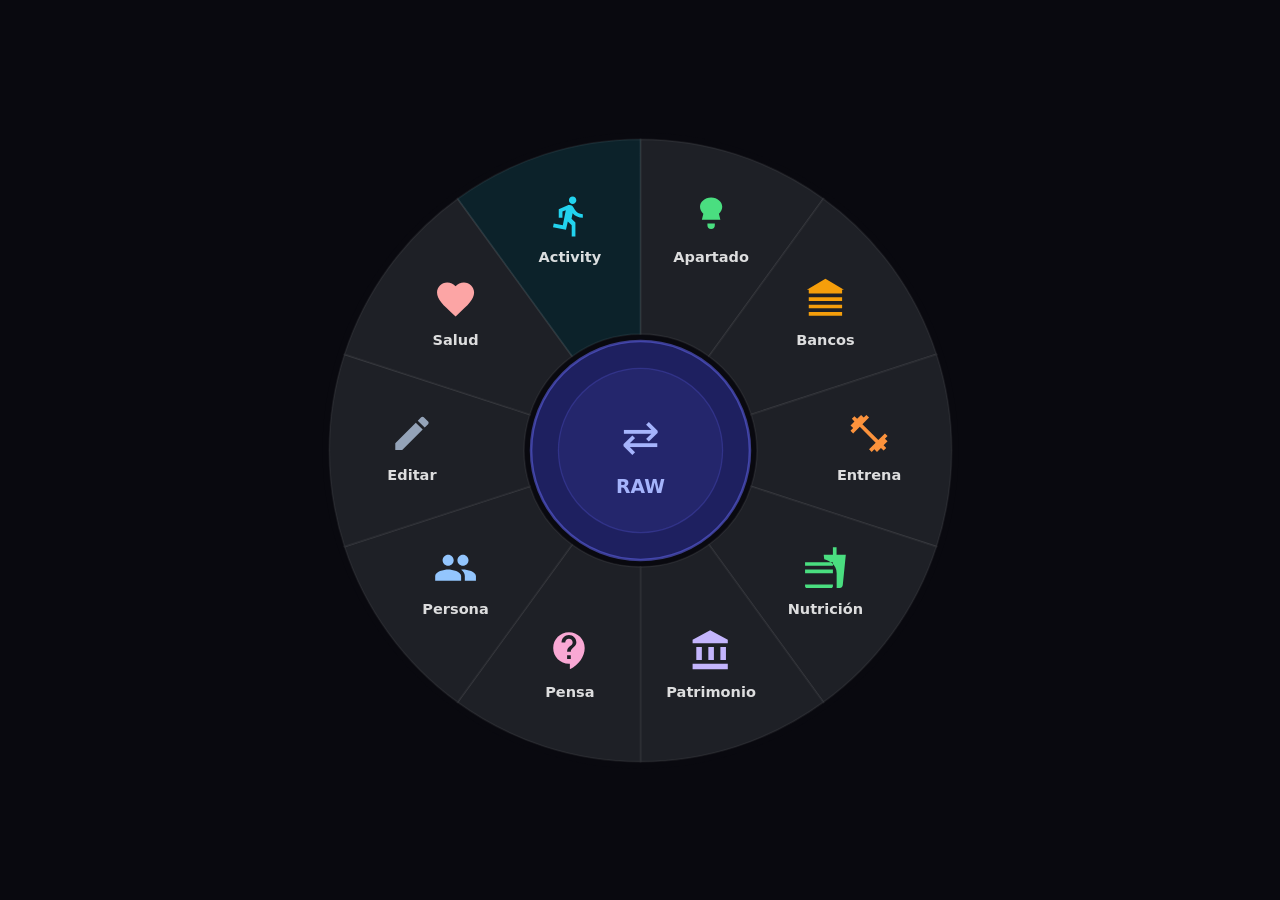
==== commit bd31563a: "Update dial.html" ====
--- a/dial.html
+++ b/dial.html
@@ -6,6 +6,7 @@
 <title>Nueva entrada</title>
 <style>
 html, body { background: #09090f !important; color: #e0e0e0; }
+svg { background: #09090f !important; }
 *{margin:0;padding:0;box-sizing:border-box}
 html,body{width:100%;height:100%;background:#09090f !important;overflow:hidden;font-family:system-ui,-apple-system,sans-serif}
 body{display:flex;align-items:center;justify-content:center}
@@ -28,7 +29,7 @@
 var SECTOR_FILL  = isEncom ? '#000f14'              : '#1e2026';
 var SECTOR_HOVER = isEncom ? '#002830'              : '#373c46';
 var STROKE       = isEncom ? 'rgba(0,238,238,0.2)'  : 'rgba(255,255,255,0.06)';
-var BG_CIRCLE    = isEncom ? '#00050a'              : '#0a0c12';
+var BG_CIRCLE    = isEncom ? '#000000'              : '#09090f';
 var TEXT_COLOR   = isEncom ? 'rgba(0,238,238,0.85)' : 'rgba(255,255,255,0.85)';
 var RAW_FILL     = isEncom ? '#002830'              : '#1e2060';
 var RAW_STROKE   = isEncom ? '#00eeee'              : 'rgba(99,102,241,0.55)';
@@ -94,9 +95,16 @@
 var wrap=document.getElementById('dial-wrap');
 var svg=document.createElementNS(NS,'svg');
 svg.setAttribute('viewBox','0 0 1000 1000');
+svg.style.background = isEncom ? '#000000' : '#09090f';
 svg.style.cssText='position:absolute;top:0;left:0;width:100%;height:100%;overflow:visible';
 wrap.appendChild(svg);
 
+// Rect de fondo opaco cubre todo
+var bgRect=document.createElementNS(NS,'rect');
+bgRect.setAttribute('x','-9999');bgRect.setAttribute('y','-9999');
+bgRect.setAttribute('width','19999');bgRect.setAttribute('height','19999');
+bgRect.setAttribute('fill',isEncom?'#000000':'#09090f');
+svg.appendChild(bgRect);
 var bg=document.createElementNS(NS,'circle');
 bg.setAttribute('cx',CX);bg.setAttribute('cy',CY);bg.setAttribute('r',R_OUT+8);
 bg.setAttribute('fill',BG_CIRCLE);svg.appendChild(bg);
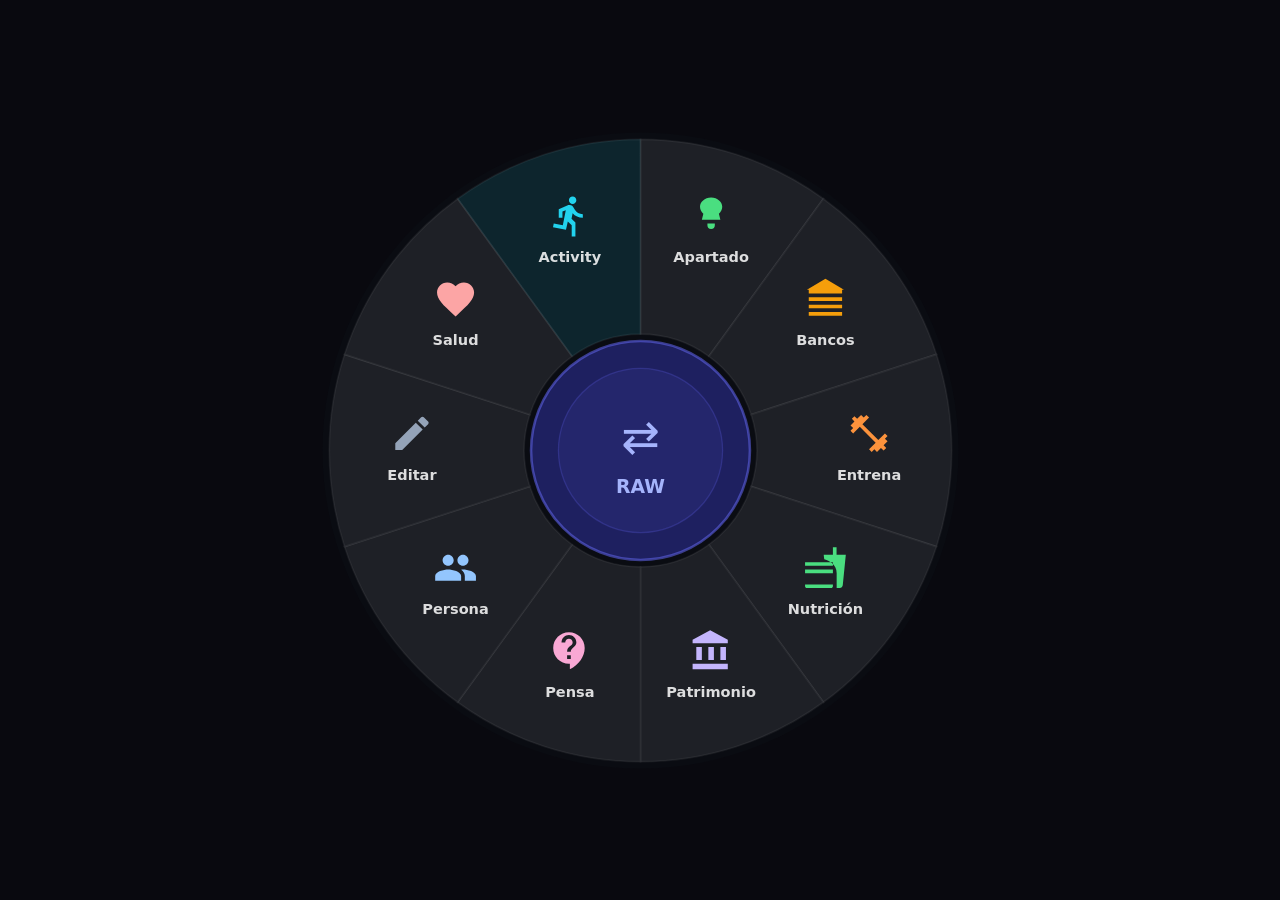
==== commit db346b99: "Update dial.html" ====
--- a/dial.html
+++ b/dial.html
@@ -6,7 +6,6 @@
 <title>Nueva entrada</title>
 <style>
 html, body { background: #09090f !important; color: #e0e0e0; }
-svg { background: #09090f !important; }
 *{margin:0;padding:0;box-sizing:border-box}
 html,body{width:100%;height:100%;background:#09090f !important;overflow:hidden;font-family:system-ui,-apple-system,sans-serif}
 body{display:flex;align-items:center;justify-content:center}
@@ -29,7 +28,7 @@
 var SECTOR_FILL  = isEncom ? '#000f14'              : '#1e2026';
 var SECTOR_HOVER = isEncom ? '#002830'              : '#373c46';
 var STROKE       = isEncom ? 'rgba(0,238,238,0.2)'  : 'rgba(255,255,255,0.06)';
-var BG_CIRCLE    = isEncom ? '#000000'              : '#09090f';
+var BG_CIRCLE    = isEncom ? '#00050a'              : '#0a0c12';
 var TEXT_COLOR   = isEncom ? 'rgba(0,238,238,0.85)' : 'rgba(255,255,255,0.85)';
 var RAW_FILL     = isEncom ? '#002830'              : '#1e2060';
 var RAW_STROKE   = isEncom ? '#00eeee'              : 'rgba(99,102,241,0.55)';
@@ -95,16 +94,9 @@
 var wrap=document.getElementById('dial-wrap');
 var svg=document.createElementNS(NS,'svg');
 svg.setAttribute('viewBox','0 0 1000 1000');
-svg.style.background = isEncom ? '#000000' : '#09090f';
-svg.style.cssText='position:absolute;top:0;left:0;width:100%;height:100%;overflow:visible';
+svg.style.cssText='position:absolute;top:0;left:0;width:100%;height:100%;overflow:visible;background:'+(isEncom?'#000000':'#09090f');
 wrap.appendChild(svg);
 
-// Rect de fondo opaco cubre todo
-var bgRect=document.createElementNS(NS,'rect');
-bgRect.setAttribute('x','-9999');bgRect.setAttribute('y','-9999');
-bgRect.setAttribute('width','19999');bgRect.setAttribute('height','19999');
-bgRect.setAttribute('fill',isEncom?'#000000':'#09090f');
-svg.appendChild(bgRect);
 var bg=document.createElementNS(NS,'circle');
 bg.setAttribute('cx',CX);bg.setAttribute('cy',CY);bg.setAttribute('r',R_OUT+8);
 bg.setAttribute('fill',BG_CIRCLE);svg.appendChild(bg);
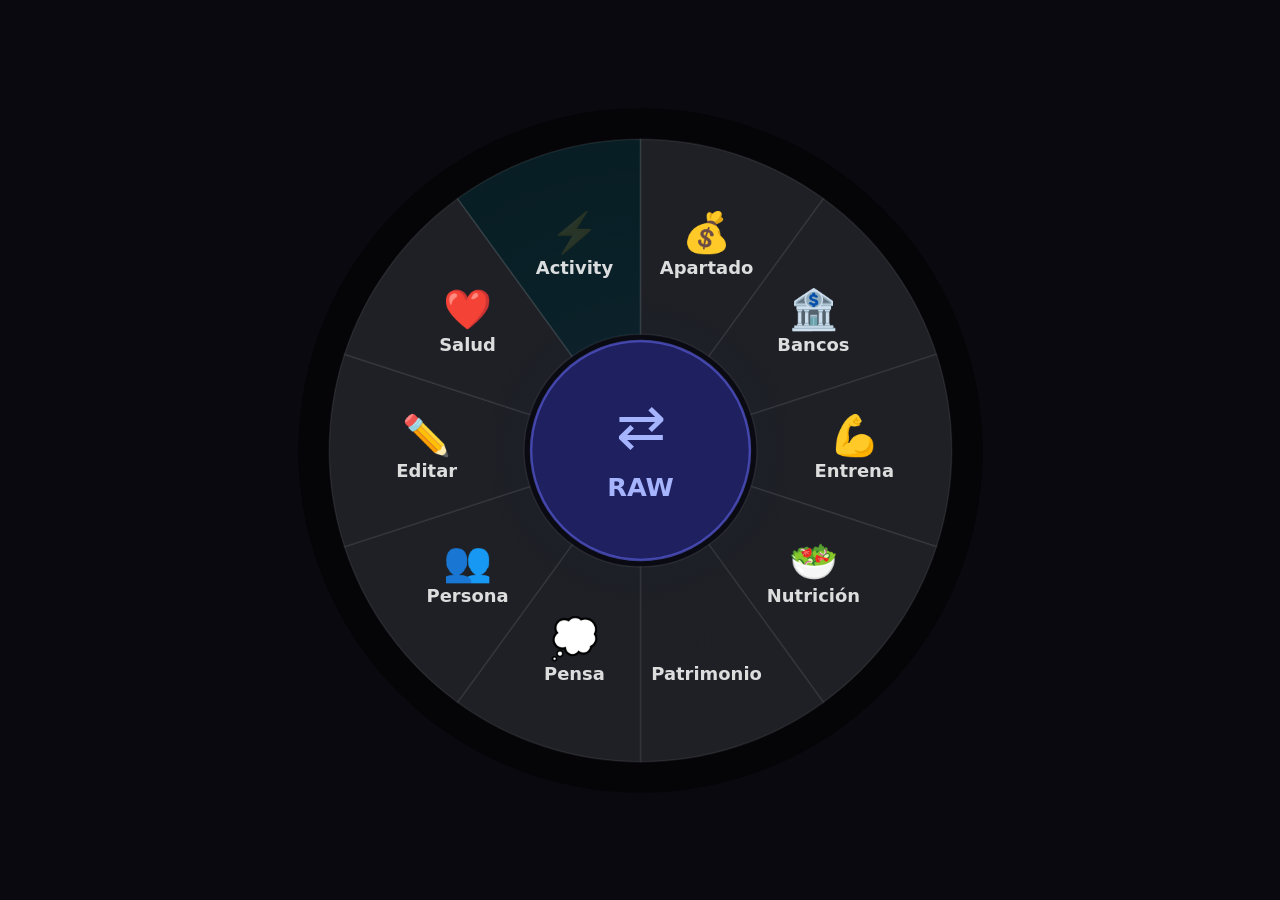
==== commit d5e5aa71: "Update dial.html" ====
--- a/dial.html
+++ b/dial.html
@@ -5,189 +5,228 @@
 <meta name="viewport" content="width=device-width, initial-scale=1.0">
 <title>Nueva entrada</title>
 <style>
-html, body { background: #09090f !important; color: #e0e0e0; }
 *{margin:0;padding:0;box-sizing:border-box}
-html,body{width:100%;height:100%;background:#09090f !important;overflow:hidden;font-family:system-ui,-apple-system,sans-serif}
+html,body{width:100%;height:100%;overflow:hidden;font-family:system-ui,-apple-system,sans-serif}
 body{display:flex;align-items:center;justify-content:center}
-#dial-wrap{position:relative;width:min(1000px,95vmin);height:min(1000px,95vmin);flex-shrink:0}
-svg{position:absolute;top:0;left:0;width:100%;height:100%;overflow:visible}
+canvas{display:block}
 </style>
 </head>
 <body>
-<div id="dial-wrap"></div>
+<canvas id="dial"></canvas>
 <script>
 var isEncom = localStorage.getItem('lifeos_theme') === 'encom';
-if(isEncom){
-  document.body.style.background = '#000000';
-  var lnk=document.createElement('link');lnk.rel='stylesheet';
-  lnk.href='https://fonts.googleapis.com/css2?family=Inconsolata:wght@400;600;700&display=swap';
-  document.head.appendChild(lnk);
-}
-
-// Colores — valores base primero, luego override si ENCOM
-var SECTOR_FILL  = isEncom ? '#000f14'              : '#1e2026';
-var SECTOR_HOVER = isEncom ? '#002830'              : '#373c46';
-var STROKE       = isEncom ? 'rgba(0,238,238,0.2)'  : 'rgba(255,255,255,0.06)';
-var BG_CIRCLE    = isEncom ? '#00050a'              : '#0a0c12';
-var TEXT_COLOR   = isEncom ? 'rgba(0,238,238,0.85)' : 'rgba(255,255,255,0.85)';
-var RAW_FILL     = isEncom ? '#002830'              : '#1e2060';
-var RAW_STROKE   = isEncom ? '#00eeee'              : 'rgba(99,102,241,0.55)';
-var RAW_TEXT     = isEncom ? '#00eeee'              : '#A5B4FC';
-var ACT_FILL     = isEncom ? 'rgba(0,40,50,0.5)'    : 'rgba(34,211,238,0.12)';
-var ACT_HOVER    = isEncom ? '#003840'              : 'rgba(34,211,238,0.28)';
-
-var NS='http://www.w3.org/2000/svg';
-var n=10,CX=500,CY=500,SIZE=1000;
-var R_OUT=364,R_IN=136,R_CENT=2/3*(Math.pow(R_OUT,3)-Math.pow(R_IN,3))/(Math.pow(R_OUT,2)-Math.pow(R_IN,2));
-var R2_OUT=500,R2_IN=400,R2_CENT=2/3*(Math.pow(R2_OUT,3)-Math.pow(R2_IN,3))/(Math.pow(R2_OUT,2)-Math.pow(R2_IN,2));
-var RAW_R=128;
-
-var ICONS={
-  apartado:'<path d="M12 2C8.5 2 6 4.5 6 7c0 1.5.7 2.8 1.8 3.7L7 14h10l-.8-3.3C17.3 9.8 18 8.5 18 7c0-2.5-2.5-5-6-5zm-2 14v1a2 2 0 004 0v-1H10z" fill="currentColor"/>',
-  bancos:'<path d="M3 21h18v-2H3v2zm0-4h18v-2H3v2zm0-4h18v-2H3v2zm0-4h18V7H3v2zm9-8L2 7h20L12 1z" fill="currentColor"/>',
-  entrenamiento:'<path d="M20.57 14.86L22 13.43 20.57 12 17 15.57 8.43 7 12 3.43 10.57 2 9.14 3.43 7.71 2 5.57 4.14 4.14 2.71 2.71 4.14l1.43 1.43L2 7.71l1.43 1.43L2 10.57 3.43 12 7 8.43 15.57 17 12 20.57 13.43 22l1.43-1.43L16.29 22l2.14-2.14 1.43 1.43 1.43-1.43-1.43-1.43L22 16.29l-1.43-1.43z" fill="currentColor"/>',
-  nutricion:'<path d="M18.06 22.99h1.66c.84 0 1.53-.64 1.63-1.46L23 5.05h-5V1h-1.97v4.05h-4.97l.3 2.34c1.71.47 3.31 1.32 4.27 2.26 1.44 1.42 2.43 2.89 2.43 5.29v8.05zM1 21.99V21h15.03v.99c0 .55-.45 1-1.01 1H2.01c-.56 0-1.01-.45-1.01-1zm15.03-7H1v-2h15.03v2zm0-4H1v-2h15.03v2z" fill="currentColor"/>',
-  patrimonio:'<path d="M4 10v7h3v-7H4zm6.5 0v7h3v-7h-3zM2 22h19v-3H2v3zm15-12v7h3v-7h-3zM11.5 1L2 6v2h19V6l-9.5-5z" fill="currentColor"/>',
-  pensamiento:'<path d="M11.5 2C6.81 2 3 5.81 3 10.5S6.81 19 11.5 19h.5v3c4.86-2.34 8-7 8-11.5C20 5.81 16.19 2 11.5 2zm1 14.5h-2v-2h2v2zm0-4h-2c0-3.25 3-3 3-5 0-1.1-.9-2-2-2s-2 .9-2 2h-2c0-2.21 1.79-4 4-4s4 1.79 4 4c0 2.5-3 2.75-3 5z" fill="currentColor"/>',
-  persona:'<path d="M16 11c1.66 0 2.99-1.34 2.99-3S17.66 5 16 5c-1.66 0-3 1.34-3 3s1.34 3 3 3zm-8 0c1.66 0 2.99-1.34 2.99-3S9.66 5 8 5C6.34 5 5 6.34 5 8s1.34 3 3 3zm0 2c-2.33 0-7 1.17-7 3.5V19h14v-2.5c0-2.33-4.67-3.5-7-3.5zm8 0c-.29 0-.62.02-.97.05 1.16.84 1.97 1.97 1.97 3.45V19h6v-2.5c0-2.33-4.67-3.5-7-3.5z" fill="currentColor"/>',
-  editar:'<path d="M3 17.25V21h3.75L17.81 9.94l-3.75-3.75L3 17.25zM20.71 7.04c.39-.39.39-1.02 0-1.41l-2.34-2.34c-.39-.39-1.02-.39-1.41 0l-1.83 1.83 3.75 3.75 1.83-1.83z" fill="currentColor"/>',
-  salud:'<path d="M12 21.35l-1.45-1.32C5.4 15.36 2 12.28 2 8.5 2 5.42 4.42 3 7.5 3c1.74 0 3.41.81 4.5 2.09C13.09 3.81 14.76 3 16.5 3 19.58 3 22 5.42 22 8.5c0 3.78-3.4 6.86-8.55 11.54L12 21.35z" fill="currentColor"/>',
-  activity:'<path d="M13.49 5.48c1.1 0 2-.9 2-2s-.9-2-2-2-2 .9-2 2 .9 2 2 2zm-3.6 13.9l1-4.4 2.1 2v6h2v-7.5l-2.1-2 .6-3c1.3 1.5 3.3 2.5 5.5 2.5v-2c-1.9 0-3.5-1-4.3-2.4l-1-1.6c-.4-.6-1-1-1.7-1-.3 0-.5.1-.8.1l-5.2 2.2v4.7h2v-3.4l1.8-.7-1.6 8.1-4.9-1-.4 2 7 1.4z" fill="currentColor"/>',
-  libro:'<path d="M18 2H6c-1.1 0-2 .9-2 2v16c0 1.1.9 2 2 2h12c1.1 0 2-.9 2-2V4c0-1.1-.9-2-2-2zM6 4h5v8l-2.5-1.5L6 12V4z" fill="currentColor"/>',
-  movie:'<path d="M18 4l2 4h-3l-2-4h-2l2 4h-3l-2-4H8l2 4H7L5 4H4c-1.1 0-1.99.9-1.99 2L2 18c0 1.1.9 2 2 2h16c1.1 0 2-.9 2-2V4h-4z" fill="currentColor"/>',
-  norut:'<path d="M19 3H5c-1.1 0-2 .9-2 2v14c0 1.1.9 2 2 2h14c1.1 0 2-.9 2-2V5c0-1.1-.9-2-2-2zm-7 3c1.93 0 3.5 1.57 3.5 3.5S13.93 13 12 13s-3.5-1.57-3.5-3.5S10.07 6 12 6zm7 13H5v-.23c0-.62.28-1.2.76-1.58C7.47 15.82 9.64 15 12 15s4.53.82 6.24 2.19c.48.38.76.97.76 1.58V19z" fill="currentColor"/>'
-};
-
-var items=[
-  {key:'apartado', ico:'apartado', color:'#4ADE80', label:'Apartado'},
-  {key:'bancos', ico:'bancos', color:'#F59E0B', label:'Bancos'},
-  {key:'entrenamiento', ico:'entrenamiento', color:'#FB923C', label:'Entrena'},
-  {key:'nutricion', ico:'nutricion', color:'#4ADE80', label:'Nutrición'},
-  {key:'patrimonio', ico:'patrimonio', color:'#C4B5FD', label:'Patrimonio'},
-  {key:'pensamiento', ico:'pensamiento', color:'#F9A8D4', label:'Pensa'},
-  {key:'persona', ico:'persona', color:'#93C5FD', label:'Persona'},
-  {key:'editar', ico:'editar', color:'#94A3B8', label:'Editar'},
-  {key:'salud', ico:'salud', color:'#FCA5A5', label:'Salud'},
-  {key:'activity', ico:'activity', color:'#22D3EE', label:'Activity'},
+
+var BG         = isEncom ? '#000000' : '#09090f';
+var SECTOR     = isEncom ? '#000f14' : '#1e2026';
+var SECTOR_H   = isEncom ? '#002830' : '#373c46';
+var STROKE_C   = isEncom ? 'rgba(0,238,238,0.15)' : 'rgba(255,255,255,0.08)';
+var TEXT_C     = isEncom ? 'rgba(0,238,238,0.9)'  : 'rgba(255,255,255,0.85)';
+var ACT_FILL   = isEncom ? '#001820' : 'rgba(34,211,238,0.12)';
+var ACT_H      = isEncom ? '#003040' : 'rgba(34,211,238,0.3)';
+var RAW_FILL   = isEncom ? '#002830' : '#1e2060';
+var RAW_STROKE = isEncom ? '#00eeee' : 'rgba(99,102,241,0.6)';
+var RAW_TEXT   = isEncom ? '#00eeee' : '#A5B4FC';
+var SUB_FILL   = isEncom ? '#001018' : '#181c24';
+var SUB_H      = isEncom ? '#002030' : '#2a3040';
+
+document.body.style.background = BG;
+
+var items = [
+  {key:'apartado',     color:'#4ADE80', label:'Apartado',   icon:'💰'},
+  {key:'bancos',       color:'#F59E0B', label:'Bancos',     icon:'🏦'},
+  {key:'entrenamiento',color:'#FB923C', label:'Entrena',    icon:'💪'},
+  {key:'nutricion',    color:'#4ADE80', label:'Nutrición',  icon:'🥗'},
+  {key:'patrimonio',   color:'#C4B5FD', label:'Patrimonio', icon:'🏛'},
+  {key:'pensamiento',  color:'#F9A8D4', label:'Pensa',      icon:'💭'},
+  {key:'persona',      color:'#93C5FD', label:'Persona',    icon:'👥'},
+  {key:'editar',       color:'#94A3B8', label:'Editar',     icon:'✏️'},
+  {key:'salud',        color:'#FCA5A5', label:'Salud',      icon:'❤️'},
+  {key:'activity',     color:'#22D3EE', label:'Activity',   icon:'⚡'},
 ];
-var subItems=[
-  {key:'libro', ico:'libro', color:'#EC4899', label:'Libros'},
-  {key:'movie', ico:'movie', color:'#F59E0B', label:'Movies'},
-  {key:'norut', ico:'norut', color:'#8B5CF6', label:'Pendientes'},
+var subItems = [
+  {key:'libro', color:'#EC4899', label:'Libros',     icon:'📚'},
+  {key:'movie', color:'#F59E0B', label:'Movies',     icon:'🎬'},
+  {key:'norut', color:'#8B5CF6', label:'Pendientes', icon:'📋'},
 ];
 
 function elegir(modo){
   sessionStorage.setItem('dial_modo', modo);
-  history.back();
-}
-function sp(i,ro,ri){
-  var a1=i/n*2*Math.PI-Math.PI/2, a2=(i+1)/n*2*Math.PI-Math.PI/2;
-  var x1=CX+ro*Math.cos(a1),y1=CY+ro*Math.sin(a1);
-  var x2=CX+ro*Math.cos(a2),y2=CY+ro*Math.sin(a2);
-  var x3=CX+ri*Math.cos(a2),y3=CY+ri*Math.sin(a2);
-  var x4=CX+ri*Math.cos(a1),y4=CY+ri*Math.sin(a1);
-  return 'M'+x1.toFixed(2)+','+y1.toFixed(2)+' A'+ro+','+ro+',0,0,1,'+x2.toFixed(2)+','+y2.toFixed(2)+' L'+x3.toFixed(2)+','+y3.toFixed(2)+' A'+ri+','+ri+',0,0,0,'+x4.toFixed(2)+','+y4.toFixed(2)+'Z';
-}
-function ma(i){return (i+0.5)/n*2*Math.PI-Math.PI/2;}
-function cp(r,i){var a=ma(i);return {x:CX+r*Math.cos(a),y:CY+r*Math.sin(a)};}
-
-var wrap=document.getElementById('dial-wrap');
-var svg=document.createElementNS(NS,'svg');
-svg.setAttribute('viewBox','0 0 1000 1000');
-svg.style.cssText='position:absolute;top:0;left:0;width:100%;height:100%;overflow:visible;background:'+(isEncom?'#000000':'#09090f');
-wrap.appendChild(svg);
-
-var bg=document.createElementNS(NS,'circle');
-bg.setAttribute('cx',CX);bg.setAttribute('cy',CY);bg.setAttribute('r',R_OUT+8);
-bg.setAttribute('fill',BG_CIRCLE);svg.appendChild(bg);
-
-function mkIco(p,x,y,s,c){
-  var fo=document.createElementNS(NS,'svg');
-  fo.setAttribute('x',(x-s/2).toFixed(1));fo.setAttribute('y',(y-s/2).toFixed(1));
-  fo.setAttribute('width',s);fo.setAttribute('height',s);fo.setAttribute('viewBox','0 0 24 24');
-  fo.style.pointerEvents='none';fo.style.overflow='visible';
-  fo.setAttribute('fill',c);fo.setAttribute('color',c);fo.innerHTML=p;return fo;
-}
-
-var actSub=false,subG=null;
-
-items.forEach(function(item,i){
-  var pd=sp(i,R_OUT,R_IN);
-  var c=cp(R_CENT,i);
-  var isAct=item.key==='activity';
-  var fb=isAct?ACT_FILL:SECTOR_FILL;
-  var fh=isAct?ACT_HOVER:SECTOR_HOVER;
-  var g=document.createElementNS(NS,'g');g.style.cursor='pointer';
-  var p=document.createElementNS(NS,'path');
-  p.setAttribute('d',pd);p.setAttribute('fill',fb);
-  p.setAttribute('stroke',STROKE);p.setAttribute('stroke-width','2');
-  p.style.transition='fill .15s';g.appendChild(p);
-  g.appendChild(mkIco(ICONS[item.ico],c.x,c.y-20,52,item.color));
-  var lb=document.createElementNS(NS,'text');
-  lb.setAttribute('x',c.x.toFixed(1));lb.setAttribute('y',(c.y+34).toFixed(1));
-  lb.setAttribute('text-anchor','middle');lb.setAttribute('font-size','17');
-  lb.setAttribute('font-weight','600');lb.setAttribute('fill',TEXT_COLOR);
-  lb.setAttribute('font-family','system-ui,-apple-system,sans-serif');
-  lb.style.pointerEvents='none';lb.textContent=item.label;g.appendChild(lb);
-  g.addEventListener('mouseover',function(){p.setAttribute('fill',fh);});
-  g.addEventListener('mouseout',function(){p.setAttribute('fill',fb);});
-  g.addEventListener('click',function(){
-    if(isAct){actSub=!actSub;if(subG){subG.style.opacity=actSub?'1':'0';subG.style.pointerEvents=actSub?'all':'none';}}
-    else{elegir(item.key);}
+  location.href = 'index.html';
+}
+
+var canvas = document.getElementById('dial');
+var ctx = canvas.getContext('2d');
+var W, CX, CY, Rout, Rin, R2out, R2in, RAWR;
+var hovered = -1, hoveredSub = -1, actOpen = false;
+
+function resize(){
+  var size = Math.min(window.innerWidth, window.innerHeight) * 0.95;
+  canvas.width = size; canvas.height = size;
+  W = size; CX = CY = size / 2;
+  Rout = size * 0.364; Rin = size * 0.136;
+  R2out = size * 0.495; R2in = size * 0.400;
+  RAWR = size * 0.128;
+  draw();
+}
+
+function draw(){
+  var n = items.length;
+  var actIdx = 9; // activity siempre en idx 9
+  var subSpan = Math.PI * 0.55;
+  var Rmid = (Rout + Rin) / 2;
+  var R2mid = (R2out + R2in) / 2;
+
+  // Fondo
+  ctx.fillStyle = BG;
+  ctx.fillRect(0, 0, W, W);
+
+  // Vignette
+  var vg = ctx.createRadialGradient(CX,CY,Rin*0.5,CX,CY,Rout*1.1);
+  vg.addColorStop(0,'rgba(0,0,0,0)');
+  vg.addColorStop(1,'rgba(0,0,0,0.5)');
+  ctx.beginPath(); ctx.arc(CX,CY,Rout*1.1,0,Math.PI*2);
+  ctx.fillStyle=vg; ctx.fill();
+
+  // Sectores
+  items.forEach(function(item, i){
+    var isAct = i === actIdx;
+    var isHov = hovered === i;
+    var a1 = i/n*Math.PI*2 - Math.PI/2;
+    var a2 = (i+1)/n*Math.PI*2 - Math.PI/2;
+    ctx.beginPath();
+    ctx.arc(CX,CY,Rout,a1,a2);
+    ctx.arc(CX,CY,Rin,a2,a1,true);
+    ctx.closePath();
+    ctx.fillStyle = isAct ? (isHov?ACT_H:ACT_FILL) : (isHov?SECTOR_H:SECTOR);
+    ctx.fill();
+    ctx.strokeStyle = isHov ? (isEncom?'rgba(0,238,238,0.4)':STROKE_C) : STROKE_C;
+    ctx.lineWidth = 1.5;
+    ctx.stroke();
+
+    var am = (i+0.5)/n*Math.PI*2 - Math.PI/2;
+    var mx = CX + Rmid*Math.cos(am);
+    var my = CY + Rmid*Math.sin(am);
+    var fs = W*0.046;
+    ctx.font = fs+'px serif';
+    ctx.textAlign='center'; ctx.textBaseline='middle';
+    ctx.fillText(item.icon, mx, my - fs*0.3);
+    ctx.font = 'bold '+(W*0.021)+'px system-ui';
+    ctx.fillStyle = TEXT_C;
+    ctx.fillText(item.label, mx, my + fs*0.55);
   });
-  svg.appendChild(g);
+
+  // Sub-sectores
+  if(actOpen){
+    subItems.forEach(function(item, j){
+      var actA = (actIdx+0.5)/n*Math.PI*2 - Math.PI/2;
+      var aS = actA - subSpan/2 + j*subSpan/3;
+      var aE = actA - subSpan/2 + (j+1)*subSpan/3;
+      var isHov = hoveredSub === j;
+      ctx.beginPath();
+      ctx.arc(CX,CY,R2out,aS,aE);
+      ctx.arc(CX,CY,R2in,aE,aS,true);
+      ctx.closePath();
+      ctx.fillStyle = isHov ? SUB_H : SUB_FILL;
+      ctx.fill();
+      ctx.strokeStyle = STROKE_C; ctx.lineWidth=1.5; ctx.stroke();
+      var am = (aS+aE)/2;
+      var mx = CX + R2mid*Math.cos(am);
+      var my = CY + R2mid*Math.sin(am);
+      var fs = W*0.042;
+      ctx.font = fs+'px serif';
+      ctx.textAlign='center'; ctx.textBaseline='middle';
+      ctx.fillText(item.icon, mx, my - fs*0.3);
+      ctx.font = 'bold '+(W*0.019)+'px system-ui';
+      ctx.fillStyle = item.color;
+      ctx.fillText(item.label, mx, my + fs*0.55);
+    });
+  }
+
+  // Glow centro
+  var glow = ctx.createRadialGradient(CX,CY,0,CX,CY,RAWR*1.5);
+  glow.addColorStop(0, isEncom?'rgba(0,238,238,0.2)':'rgba(99,102,241,0.25)');
+  glow.addColorStop(1,'rgba(0,0,0,0)');
+  ctx.beginPath(); ctx.arc(CX,CY,RAWR*1.5,0,Math.PI*2);
+  ctx.fillStyle=glow; ctx.fill();
+
+  // Círculo RAW
+  ctx.beginPath(); ctx.arc(CX,CY,RAWR,0,Math.PI*2);
+  ctx.fillStyle=RAW_FILL; ctx.fill();
+  ctx.strokeStyle=RAW_STROKE; ctx.lineWidth=2.5; ctx.stroke();
+
+  ctx.textAlign='center'; ctx.textBaseline='middle';
+  ctx.fillStyle=RAW_TEXT;
+  ctx.font=(W*0.07)+'px serif';
+  ctx.fillText('⇄',CX,CY-W*0.022);
+  ctx.font='bold '+(W*0.03)+'px system-ui';
+  ctx.fillText('RAW',CX,CY+W*0.046);
+}
+
+function getHit(ex, ey){
+  var n=items.length, actIdx=9, subSpan=Math.PI*0.55;
+  var dx=ex-CX, dy=ey-CY, dist=Math.sqrt(dx*dx+dy*dy);
+  var angle=Math.atan2(dy,dx);
+  if(dist<RAWR) return {zone:'raw'};
+  if(actOpen && dist>=R2in && dist<=R2out){
+    var actA=(actIdx+0.5)/n*Math.PI*2-Math.PI/2;
+    for(var j=0;j<subItems.length;j++){
+      var aS=actA-subSpan/2+j*subSpan/3, aE=actA-subSpan/2+(j+1)*subSpan/3;
+      var a=angle;
+      while(a<aS-Math.PI) a+=Math.PI*2;
+      while(a>aS+Math.PI) a-=Math.PI*2;
+      if(a>=aS&&a<=aE) return {zone:'sub',idx:j};
+    }
+  }
+  if(dist>=Rin&&dist<=Rout){
+    var norm=angle+Math.PI/2; if(norm<0)norm+=Math.PI*2;
+    var idx=Math.floor(norm/(Math.PI*2)*n);
+    if(idx>=0&&idx<n) return {zone:'sector',idx:idx};
+  }
+  return {zone:'bg'};
+}
+
+canvas.addEventListener('mousemove',function(e){
+  var r=canvas.getBoundingClientRect();
+  var sx=canvas.width/r.width, sy=canvas.height/r.height;
+  var hit=getHit((e.clientX-r.left)*sx,(e.clientY-r.top)*sy);
+  var nh=hit.zone==='sector'?hit.idx:-1, nhs=hit.zone==='sub'?hit.idx:-1;
+  if(nh!==hovered||nhs!==hoveredSub){
+    hovered=nh; hoveredSub=nhs;
+    canvas.style.cursor=hit.zone!=='bg'?'pointer':'default';
+    draw();
+  }
 });
 
-var actA=ma(9),subSpan=Math.PI*0.55;
-subG=document.createElementNS(NS,'g');
-subG.style.opacity='0';subG.style.pointerEvents='none';subG.style.transition='opacity .2s';
-subItems.forEach(function(item,j){
-  var aS=actA-subSpan/2+j*subSpan/3,aE=actA-subSpan/2+(j+1)*subSpan/3;
-  var x1=CX+R2_OUT*Math.cos(aS),y1=CY+R2_OUT*Math.sin(aS);
-  var x2=CX+R2_OUT*Math.cos(aE),y2=CY+R2_OUT*Math.sin(aE);
-  var x3=CX+R2_IN*Math.cos(aE),y3=CY+R2_IN*Math.sin(aE);
-  var x4=CX+R2_IN*Math.cos(aS),y4=CY+R2_IN*Math.sin(aS);
-  var pd='M'+x1.toFixed(2)+','+y1.toFixed(2)+' A'+R2_OUT+','+R2_OUT+',0,0,1,'+x2.toFixed(2)+','+y2.toFixed(2)+' L'+x3.toFixed(2)+','+y3.toFixed(2)+' A'+R2_IN+','+R2_IN+',0,0,0,'+x4.toFixed(2)+','+y4.toFixed(2)+'Z';
-  var am=(aS+aE)/2,mx=CX+R2_CENT*Math.cos(am),my=CY+R2_CENT*Math.sin(am);
-  var sg=document.createElementNS(NS,'g');sg.style.cursor='pointer';
-  var sp2=document.createElementNS(NS,'path');
-  sp2.setAttribute('d',pd);sp2.setAttribute('fill',SECTOR_FILL);
-  sp2.setAttribute('stroke',STROKE);sp2.setAttribute('stroke-width','2');
-  sp2.style.transition='fill .15s';sg.appendChild(sp2);
-  sg.appendChild(mkIco(ICONS[item.ico],mx,my-22,52,item.color));
-  var sl=document.createElementNS(NS,'text');
-  sl.setAttribute('x',mx.toFixed(1));sl.setAttribute('y',(my+36).toFixed(1));
-  sl.setAttribute('text-anchor','middle');sl.setAttribute('font-size','17');
-  sl.setAttribute('font-weight','600');sl.setAttribute('fill',TEXT_COLOR);
-  sl.setAttribute('font-family','system-ui');sl.style.pointerEvents='none';sl.textContent=item.label;
-  sg.appendChild(sl);
-  sg.addEventListener('mouseover',function(){sp2.setAttribute('fill',SECTOR_HOVER);});
-  sg.addEventListener('mouseout',function(){sp2.setAttribute('fill',SECTOR_FILL);});
-  sg.addEventListener('click',function(){elegir(item.key);});
-  subG.appendChild(sg);
+canvas.addEventListener('click',function(e){
+  var r=canvas.getBoundingClientRect();
+  var sx=canvas.width/r.width, sy=canvas.height/r.height;
+  var hit=getHit((e.clientX-r.left)*sx,(e.clientY-r.top)*sy);
+  if(hit.zone==='raw') elegir('nueva');
+  else if(hit.zone==='sector'){
+    if(items[hit.idx].key==='activity'){actOpen=!actOpen;draw();}
+    else elegir(items[hit.idx].key);
+  }
+  else if(hit.zone==='sub') elegir(subItems[hit.idx].key);
+  else location.href='index.html';
 });
-svg.appendChild(subG);
-
-var cO=document.createElementNS(NS,'circle');
-cO.setAttribute('cx',CX);cO.setAttribute('cy',CY);cO.setAttribute('r',RAW_R);
-cO.setAttribute('fill',RAW_FILL);cO.setAttribute('stroke',RAW_STROKE);cO.setAttribute('stroke-width','3');
-cO.style.cursor='pointer';cO.addEventListener('click',function(){elegir('nueva');});svg.appendChild(cO);
-var cI=document.createElementNS(NS,'circle');
-cI.setAttribute('cx',CX);cI.setAttribute('cy',CY);cI.setAttribute('r','96');
-cI.setAttribute('fill','rgba(99,102,241,0.08)');cI.setAttribute('stroke','rgba(99,102,241,0.25)');cI.setAttribute('stroke-width','1.5');svg.appendChild(cI);
-var cTx=document.createElementNS(NS,'text');
-cTx.setAttribute('x',CX);cTx.setAttribute('y',CY-12);cTx.setAttribute('text-anchor','middle');
-cTx.setAttribute('dominant-baseline','middle');cTx.setAttribute('font-size','54');
-cTx.setAttribute('fill',RAW_TEXT);cTx.style.cursor='pointer';cTx.textContent='⇄';
-cTx.addEventListener('click',function(){elegir('nueva');});svg.appendChild(cTx);
-var cLb=document.createElementNS(NS,'text');
-cLb.setAttribute('x',CX);cLb.setAttribute('y',CY+50);cLb.setAttribute('text-anchor','middle');
-cLb.setAttribute('font-size','22');cLb.setAttribute('font-weight','700');cLb.setAttribute('fill',RAW_TEXT);
-cLb.setAttribute('font-family','system-ui');cLb.style.cursor='pointer';cLb.textContent='RAW';
-cLb.addEventListener('click',function(){elegir('nueva');});svg.appendChild(cLb);
-
-document.addEventListener('keydown',function(e){if(e.key==='Escape')history.back();});
-document.body.addEventListener('click',function(e){if(e.target===document.body)history.back();});
+
+canvas.addEventListener('touchend',function(e){
+  e.preventDefault();
+  var t=e.changedTouches[0], r=canvas.getBoundingClientRect();
+  var sx=canvas.width/r.width, sy=canvas.height/r.height;
+  var hit=getHit((t.clientX-r.left)*sx,(t.clientY-r.top)*sy);
+  if(hit.zone==='raw') elegir('nueva');
+  else if(hit.zone==='sector'){
+    if(items[hit.idx].key==='activity'){actOpen=!actOpen;draw();}
+    else elegir(items[hit.idx].key);
+  }
+  else if(hit.zone==='sub') elegir(subItems[hit.idx].key);
+  else location.href='index.html';
+},{passive:false});
+
+document.addEventListener('keydown',function(e){if(e.key==='Escape')location.href='index.html';});
+window.addEventListener('resize',resize);
+resize();
 </script>
 </body>
 </html>
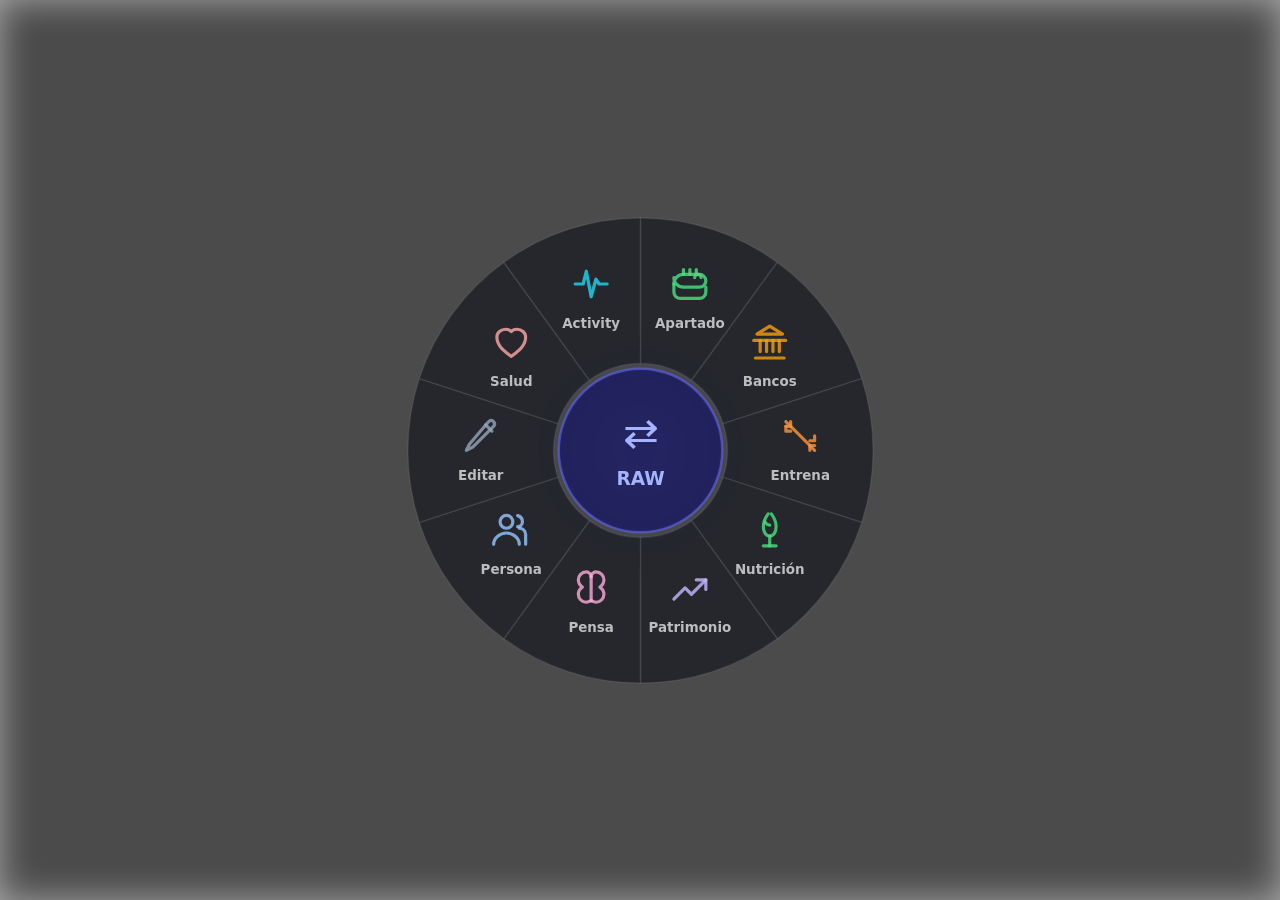
==== commit 56b61353: "Update dial.html" ====
--- a/dial.html
+++ b/dial.html
@@ -7,52 +7,212 @@
 <style>
 *{margin:0;padding:0;box-sizing:border-box}
 html,body{width:100%;height:100%;overflow:hidden;font-family:system-ui,-apple-system,sans-serif}
-body{display:flex;align-items:center;justify-content:center}
-canvas{display:block}
+body{display:flex;align-items:center;justify-content:center;background:transparent}
+#blur-bg{
+  position:fixed;inset:0;
+  backdrop-filter:blur(18px) brightness(0.45);
+  -webkit-backdrop-filter:blur(18px) brightness(0.45);
+  background:rgba(0,0,0,0.35);
+  z-index:0;
+}
+canvas{display:block;position:relative;z-index:1}
 </style>
 </head>
 <body>
+<div id="blur-bg"></div>
 <canvas id="dial"></canvas>
 <script>
 var isEncom = localStorage.getItem('lifeos_theme') === 'encom';
 
-var BG         = isEncom ? '#000000' : '#09090f';
-var SECTOR     = isEncom ? '#000f14' : '#1e2026';
-var SECTOR_H   = isEncom ? '#002830' : '#373c46';
+var SECTOR     = isEncom ? 'rgba(0,15,20,0.82)'   : 'rgba(30,32,38,0.82)';
+var SECTOR_H   = isEncom ? 'rgba(0,40,50,0.92)'   : 'rgba(55,60,70,0.92)';
 var STROKE_C   = isEncom ? 'rgba(0,238,238,0.15)' : 'rgba(255,255,255,0.08)';
 var TEXT_C     = isEncom ? 'rgba(0,238,238,0.9)'  : 'rgba(255,255,255,0.85)';
-var ACT_FILL   = isEncom ? '#001820' : 'rgba(34,211,238,0.12)';
-var ACT_H      = isEncom ? '#003040' : 'rgba(34,211,238,0.3)';
-var RAW_FILL   = isEncom ? '#002830' : '#1e2060';
-var RAW_STROKE = isEncom ? '#00eeee' : 'rgba(99,102,241,0.6)';
-var RAW_TEXT   = isEncom ? '#00eeee' : '#A5B4FC';
-var SUB_FILL   = isEncom ? '#001018' : '#181c24';
-var SUB_H      = isEncom ? '#002030' : '#2a3040';
-
-document.body.style.background = BG;
+var RAW_FILL   = isEncom ? 'rgba(0,40,48,0.9)'    : 'rgba(30,32,96,0.9)';
+var RAW_STROKE = isEncom ? '#00eeee'               : 'rgba(99,102,241,0.6)';
+var RAW_TEXT   = isEncom ? '#00eeee'               : '#A5B4FC';
+var SUB_FILL   = isEncom ? 'rgba(0,16,24,0.85)'   : 'rgba(20,24,36,0.85)';
+var SUB_H      = isEncom ? 'rgba(0,32,48,0.92)'   : 'rgba(42,48,64,0.92)';
+
+var ICONS = {
+  apartado: function(ctx,x,y,s,c){
+    var sc=s/24; ctx.save(); ctx.translate(x-s/2,y-s/2); ctx.scale(sc,sc);
+    ctx.strokeStyle=c; ctx.lineWidth=2; ctx.lineCap='round'; ctx.lineJoin='round';
+    ctx.beginPath(); ctx.moveTo(19,8); ctx.arc(17,8,2,0,-Math.PI,true); ctx.stroke();
+    ctx.beginPath();
+    ctx.moveTo(2,12); ctx.bezierCurveTo(2,8.686,4.686,6,8,6);
+    ctx.lineTo(18,6); ctx.bezierCurveTo(20.209,6,22,7.791,22,10);
+    ctx.bezierCurveTo(22,12.209,20.209,14,18,14); ctx.lineTo(8,14);
+    ctx.bezierCurveTo(4.686,14,2,11.314,2,8); ctx.stroke();
+    ctx.beginPath(); ctx.moveTo(2,12); ctx.lineTo(2,17);
+    ctx.bezierCurveTo(2,19.209,3.791,21,6,21); ctx.lineTo(18,21);
+    ctx.bezierCurveTo(20.209,21,22,19.209,22,17); ctx.lineTo(22,14); ctx.stroke();
+    ctx.beginPath(); ctx.moveTo(12,6); ctx.lineTo(12,3);
+    ctx.moveTo(8,6); ctx.lineTo(8,3); ctx.moveTo(16,6); ctx.lineTo(16,3); ctx.stroke();
+    ctx.restore();
+  },
+  bancos: function(ctx,x,y,s,c){
+    var sc=s/24; ctx.save(); ctx.translate(x-s/2,y-s/2); ctx.scale(sc,sc);
+    ctx.strokeStyle=c; ctx.lineWidth=2; ctx.lineCap='round'; ctx.lineJoin='round';
+    ctx.beginPath(); ctx.moveTo(3,22); ctx.lineTo(21,22); ctx.stroke();
+    ctx.beginPath(); ctx.moveTo(6,18); ctx.lineTo(6,11); ctx.stroke();
+    ctx.beginPath(); ctx.moveTo(10,18); ctx.lineTo(10,11); ctx.stroke();
+    ctx.beginPath(); ctx.moveTo(14,18); ctx.lineTo(14,11); ctx.stroke();
+    ctx.beginPath(); ctx.moveTo(18,18); ctx.lineTo(18,11); ctx.stroke();
+    ctx.beginPath(); ctx.moveTo(2,11); ctx.lineTo(22,11); ctx.stroke();
+    ctx.beginPath(); ctx.moveTo(12,2); ctx.lineTo(20,7); ctx.lineTo(4,7); ctx.closePath(); ctx.stroke();
+    ctx.restore();
+  },
+  entrenamiento: function(ctx,x,y,s,c){
+    var sc=s/24; ctx.save(); ctx.translate(x-s/2,y-s/2); ctx.scale(sc,sc);
+    ctx.strokeStyle=c; ctx.lineWidth=2; ctx.lineCap='round'; ctx.lineJoin='round';
+    ctx.beginPath(); ctx.moveTo(6.343,6.343); ctx.lineTo(17.657,17.657); ctx.stroke();
+    ctx.beginPath(); ctx.moveTo(3,3); ctx.lineTo(6,6); ctx.stroke();
+    ctx.beginPath(); ctx.moveTo(18,18); ctx.lineTo(21,21); ctx.stroke();
+    ctx.beginPath();
+    ctx.moveTo(3,6); ctx.lineTo(6,6); ctx.lineTo(6,3);
+    ctx.moveTo(21,18); ctx.lineTo(18,18); ctx.lineTo(18,21); ctx.stroke();
+    ctx.beginPath();
+    ctx.moveTo(3,9); ctx.lineTo(6,9); ctx.moveTo(3,6); ctx.lineTo(3,9);
+    ctx.moveTo(21,15); ctx.lineTo(18,15); ctx.moveTo(21,12); ctx.lineTo(21,15); ctx.stroke();
+    ctx.restore();
+  },
+  nutricion: function(ctx,x,y,s,c){
+    var sc=s/24; ctx.save(); ctx.translate(x-s/2,y-s/2); ctx.scale(sc,sc);
+    ctx.strokeStyle=c; ctx.lineWidth=2; ctx.lineCap='round'; ctx.lineJoin='round';
+    ctx.beginPath();
+    ctx.moveTo(11,2); ctx.bezierCurveTo(11,2,8,6,8,10);
+    ctx.bezierCurveTo(8,14,10,16,12,16); ctx.bezierCurveTo(14,16,16,14,16,10);
+    ctx.bezierCurveTo(16,6,13,2,13,2); ctx.stroke();
+    ctx.beginPath(); ctx.moveTo(12,16); ctx.lineTo(12,22); ctx.stroke();
+    ctx.beginPath(); ctx.moveTo(8,22); ctx.lineTo(16,22); ctx.stroke();
+    ctx.beginPath(); ctx.moveTo(9,7); ctx.bezierCurveTo(9,7,10,9,12,9); ctx.stroke();
+    ctx.restore();
+  },
+  patrimonio: function(ctx,x,y,s,c){
+    var sc=s/24; ctx.save(); ctx.translate(x-s/2,y-s/2); ctx.scale(sc,sc);
+    ctx.strokeStyle=c; ctx.lineWidth=2; ctx.lineCap='round'; ctx.lineJoin='round';
+    ctx.beginPath();
+    ctx.moveTo(22,7); ctx.lineTo(13,16); ctx.lineTo(9,12); ctx.lineTo(2,19); ctx.stroke();
+    ctx.beginPath(); ctx.moveTo(16,7); ctx.lineTo(22,7); ctx.lineTo(22,13); ctx.stroke();
+    ctx.restore();
+  },
+  pensamiento: function(ctx,x,y,s,c){
+    var sc=s/24; ctx.save(); ctx.translate(x-s/2,y-s/2); ctx.scale(sc,sc);
+    ctx.strokeStyle=c; ctx.lineWidth=2; ctx.lineCap='round'; ctx.lineJoin='round';
+    ctx.beginPath();
+    ctx.moveTo(12,5); ctx.bezierCurveTo(12,3.5,10.5,2,9,2);
+    ctx.bezierCurveTo(6,2,4,4.5,4,7); ctx.bezierCurveTo(4,9,5,10.5,6.5,11.5);
+    ctx.bezierCurveTo(5,12.5,4,14,4,16); ctx.bezierCurveTo(4,18.5,6,21,9,21);
+    ctx.bezierCurveTo(10,21,11,20.5,12,20); ctx.stroke();
+    ctx.beginPath();
+    ctx.moveTo(12,5); ctx.bezierCurveTo(12,3.5,13.5,2,15,2);
+    ctx.bezierCurveTo(18,2,20,4.5,20,7); ctx.bezierCurveTo(20,9,19,10.5,17.5,11.5);
+    ctx.bezierCurveTo(19,12.5,20,14,20,16); ctx.bezierCurveTo(20,18.5,18,21,15,21);
+    ctx.bezierCurveTo(14,21,13,20.5,12,20); ctx.stroke();
+    ctx.beginPath(); ctx.moveTo(12,5); ctx.lineTo(12,20); ctx.stroke();
+    ctx.restore();
+  },
+  persona: function(ctx,x,y,s,c){
+    var sc=s/24; ctx.save(); ctx.translate(x-s/2,y-s/2); ctx.scale(sc,sc);
+    ctx.strokeStyle=c; ctx.lineWidth=2; ctx.lineCap='round'; ctx.lineJoin='round';
+    ctx.beginPath(); ctx.arc(9,7,4,0,Math.PI*2); ctx.stroke();
+    ctx.beginPath(); ctx.moveTo(1,21); ctx.bezierCurveTo(1,17,5,14,9,14);
+    ctx.bezierCurveTo(13,14,17,17,17,21); ctx.stroke();
+    ctx.beginPath(); ctx.moveTo(17,11); ctx.bezierCurveTo(19,11,21,12.5,21,15);
+    ctx.lineTo(21,21); ctx.stroke();
+    ctx.beginPath(); ctx.moveTo(16,3.13); ctx.bezierCurveTo(17.3,3.5,19,4.8,19,7);
+    ctx.bezierCurveTo(19,9,17.3,10,16,10); ctx.stroke();
+    ctx.restore();
+  },
+  editar: function(ctx,x,y,s,c){
+    var sc=s/24; ctx.save(); ctx.translate(x-s/2,y-s/2); ctx.scale(sc,sc);
+    ctx.strokeStyle=c; ctx.lineWidth=2; ctx.lineCap='round'; ctx.lineJoin='round';
+    ctx.beginPath();
+    ctx.moveTo(17,3); ctx.bezierCurveTo(18,2,19,2,20,3); ctx.bezierCurveTo(21,4,21,5,20,6);
+    ctx.lineTo(7,19); ctx.lineTo(3,21); ctx.lineTo(5,17); ctx.closePath(); ctx.stroke();
+    ctx.beginPath(); ctx.moveTo(15,5); ctx.lineTo(19,9); ctx.stroke();
+    ctx.restore();
+  },
+  salud: function(ctx,x,y,s,c){
+    var sc=s/24; ctx.save(); ctx.translate(x-s/2,y-s/2); ctx.scale(sc,sc);
+    ctx.strokeStyle=c; ctx.lineWidth=2; ctx.lineCap='round'; ctx.lineJoin='round';
+    ctx.beginPath();
+    ctx.moveTo(12,21);
+    ctx.bezierCurveTo(8,18,3,14.5,3,9);
+    ctx.bezierCurveTo(3,6,5.5,4,8.5,4);
+    ctx.bezierCurveTo(10.2,4,11.5,4.8,12,5.5);
+    ctx.bezierCurveTo(12.5,4.8,13.8,4,15.5,4);
+    ctx.bezierCurveTo(18.5,4,21,6,21,9);
+    ctx.bezierCurveTo(21,14.5,16,18,12,21); ctx.stroke();
+    ctx.restore();
+  },
+  activity: function(ctx,x,y,s,c){
+    var sc=s/24; ctx.save(); ctx.translate(x-s/2,y-s/2); ctx.scale(sc,sc);
+    ctx.strokeStyle=c; ctx.lineWidth=2; ctx.lineCap='round'; ctx.lineJoin='round';
+    ctx.beginPath();
+    ctx.moveTo(2,12); ctx.lineTo(7,12); ctx.lineTo(9,4);
+    ctx.lineTo(12,20); ctx.lineTo(15,9); ctx.lineTo(17,12); ctx.lineTo(22,12);
+    ctx.stroke();
+    ctx.restore();
+  },
+  libro: function(ctx,x,y,s,c){
+    var sc=s/24; ctx.save(); ctx.translate(x-s/2,y-s/2); ctx.scale(sc,sc);
+    ctx.strokeStyle=c; ctx.lineWidth=2; ctx.lineCap='round'; ctx.lineJoin='round';
+    ctx.beginPath();
+    ctx.moveTo(2,3); ctx.lineTo(2,20);
+    ctx.bezierCurveTo(2,20,6,18,12,18); ctx.bezierCurveTo(18,18,22,20,22,20);
+    ctx.lineTo(22,3); ctx.bezierCurveTo(22,3,18,5,12,5);
+    ctx.bezierCurveTo(6,5,2,3,2,3); ctx.stroke();
+    ctx.beginPath(); ctx.moveTo(12,5); ctx.lineTo(12,18); ctx.stroke();
+    ctx.restore();
+  },
+  movie: function(ctx,x,y,s,c){
+    var sc=s/24; ctx.save(); ctx.translate(x-s/2,y-s/2); ctx.scale(sc,sc);
+    ctx.strokeStyle=c; ctx.lineWidth=2; ctx.lineCap='round'; ctx.lineJoin='round';
+    ctx.strokeRect(2,2,20,20);
+    ctx.beginPath(); ctx.moveTo(7,2); ctx.lineTo(7,22); ctx.stroke();
+    ctx.beginPath(); ctx.moveTo(17,2); ctx.lineTo(17,22); ctx.stroke();
+    ctx.beginPath(); ctx.moveTo(2,12); ctx.lineTo(22,12); ctx.stroke();
+    ctx.beginPath(); ctx.moveTo(2,7); ctx.lineTo(7,7); ctx.moveTo(17,7); ctx.lineTo(22,7); ctx.stroke();
+    ctx.beginPath(); ctx.moveTo(2,17); ctx.lineTo(7,17); ctx.moveTo(17,17); ctx.lineTo(22,17); ctx.stroke();
+    ctx.restore();
+  },
+  norut: function(ctx,x,y,s,c){
+    var sc=s/24; ctx.save(); ctx.translate(x-s/2,y-s/2); ctx.scale(sc,sc);
+    ctx.strokeStyle=c; ctx.lineWidth=2; ctx.lineCap='round'; ctx.lineJoin='round';
+    ctx.beginPath(); ctx.moveTo(9,11); ctx.lineTo(12,14); ctx.lineTo(22,4); ctx.stroke();
+    ctx.beginPath();
+    ctx.moveTo(21,12); ctx.lineTo(21,19); ctx.bezierCurveTo(21,20.1,20.1,21,19,21);
+    ctx.lineTo(5,21); ctx.bezierCurveTo(3.9,21,3,20.1,3,19); ctx.lineTo(3,5);
+    ctx.bezierCurveTo(3,3.9,3.9,3,5,3); ctx.lineTo(12,3); ctx.stroke();
+    ctx.restore();
+  },
+};
 
 var items = [
-  {key:'apartado',     color:'#4ADE80', label:'Apartado',   icon:'💰'},
-  {key:'bancos',       color:'#F59E0B', label:'Bancos',     icon:'🏦'},
-  {key:'entrenamiento',color:'#FB923C', label:'Entrena',    icon:'💪'},
-  {key:'nutricion',    color:'#4ADE80', label:'Nutrición',  icon:'🥗'},
-  {key:'patrimonio',   color:'#C4B5FD', label:'Patrimonio', icon:'🏛'},
-  {key:'pensamiento',  color:'#F9A8D4', label:'Pensa',      icon:'💭'},
-  {key:'persona',      color:'#93C5FD', label:'Persona',    icon:'👥'},
-  {key:'editar',       color:'#94A3B8', label:'Editar',     icon:'✏️'},
-  {key:'salud',        color:'#FCA5A5', label:'Salud',      icon:'❤️'},
-  {key:'activity',     color:'#22D3EE', label:'Activity',   icon:'⚡'},
+  {key:'apartado',     color:'#4ADE80', label:'Apartado',   ico:'apartado'},
+  {key:'bancos',       color:'#F59E0B', label:'Bancos',     ico:'bancos'},
+  {key:'entrenamiento',color:'#FB923C', label:'Entrena',    ico:'entrenamiento'},
+  {key:'nutricion',    color:'#4ADE80', label:'Nutrición',  ico:'nutricion'},
+  {key:'patrimonio',   color:'#C4B5FD', label:'Patrimonio', ico:'patrimonio'},
+  {key:'pensamiento',  color:'#F9A8D4', label:'Pensa',      ico:'pensamiento'},
+  {key:'persona',      color:'#93C5FD', label:'Persona',    ico:'persona'},
+  {key:'editar',       color:'#94A3B8', label:'Editar',     ico:'editar'},
+  {key:'salud',        color:'#FCA5A5', label:'Salud',      ico:'salud'},
+  {key:'activity',     color:'#22D3EE', label:'Activity',   ico:'activity'},
 ];
 var subItems = [
-  {key:'libro', color:'#EC4899', label:'Libros',     icon:'📚'},
-  {key:'movie', color:'#F59E0B', label:'Movies',     icon:'🎬'},
-  {key:'norut', color:'#8B5CF6', label:'Pendientes', icon:'📋'},
+  {key:'libro', color:'#EC4899', label:'Libros',     ico:'libro'},
+  {key:'movie', color:'#F59E0B', label:'Movies',     ico:'movie'},
+  {key:'norut', color:'#8B5CF6', label:'Pendientes', ico:'norut'},
 ];
 
 function elegir(modo){
   sessionStorage.setItem('dial_modo', modo);
   location.href = 'index.html';
 }
+function cerrar(){ location.href = 'index.html'; }
 
 var canvas = document.getElementById('dial');
 var ctx = canvas.getContext('2d');
@@ -60,59 +220,61 @@
 var hovered = -1, hoveredSub = -1, actOpen = false;
 
 function resize(){
-  var size = Math.min(window.innerWidth, window.innerHeight) * 0.95;
+  // 75% del tamaño anterior (era 95vmin, ahora 71vmin)
+  var size = Math.min(window.innerWidth, window.innerHeight) * 0.71;
   canvas.width = size; canvas.height = size;
   W = size; CX = CY = size / 2;
-  Rout = size * 0.364; Rin = size * 0.136;
-  R2out = size * 0.495; R2in = size * 0.400;
-  RAWR = size * 0.128;
+  Rout  = size * 0.364;
+  Rin   = size * 0.136;
+  R2out = size * 0.492;
+  R2in  = size * 0.400;
+  RAWR  = size * 0.128;
   draw();
 }
 
 function draw(){
   var n = items.length;
-  var actIdx = 9; // activity siempre en idx 9
+  var actIdx = 9;
   var subSpan = Math.PI * 0.55;
   var Rmid = (Rout + Rin) / 2;
   var R2mid = (R2out + R2in) / 2;
 
-  // Fondo
-  ctx.fillStyle = BG;
-  ctx.fillRect(0, 0, W, W);
-
-  // Vignette
-  var vg = ctx.createRadialGradient(CX,CY,Rin*0.5,CX,CY,Rout*1.1);
-  vg.addColorStop(0,'rgba(0,0,0,0)');
-  vg.addColorStop(1,'rgba(0,0,0,0.5)');
-  ctx.beginPath(); ctx.arc(CX,CY,Rout*1.1,0,Math.PI*2);
-  ctx.fillStyle=vg; ctx.fill();
+  // Canvas transparente — el blur-bg hace el fondo
+  ctx.clearRect(0, 0, W, W);
 
   // Sectores
   items.forEach(function(item, i){
-    var isAct = i === actIdx;
     var isHov = hovered === i;
     var a1 = i/n*Math.PI*2 - Math.PI/2;
     var a2 = (i+1)/n*Math.PI*2 - Math.PI/2;
+
     ctx.beginPath();
     ctx.arc(CX,CY,Rout,a1,a2);
     ctx.arc(CX,CY,Rin,a2,a1,true);
     ctx.closePath();
-    ctx.fillStyle = isAct ? (isHov?ACT_H:ACT_FILL) : (isHov?SECTOR_H:SECTOR);
+    ctx.fillStyle = isHov ? SECTOR_H : SECTOR;
     ctx.fill();
-    ctx.strokeStyle = isHov ? (isEncom?'rgba(0,238,238,0.4)':STROKE_C) : STROKE_C;
-    ctx.lineWidth = 1.5;
+    ctx.strokeStyle = isHov ? item.color+'88' : STROKE_C;
+    ctx.lineWidth = isHov ? 2 : 1.5;
     ctx.stroke();
 
     var am = (i+0.5)/n*Math.PI*2 - Math.PI/2;
     var mx = CX + Rmid*Math.cos(am);
     var my = CY + Rmid*Math.sin(am);
-    var fs = W*0.046;
-    ctx.font = fs+'px serif';
-    ctx.textAlign='center'; ctx.textBaseline='middle';
-    ctx.fillText(item.icon, mx, my - fs*0.3);
+    var iconS = W * 0.06;
+
+    ctx.save();
+    ctx.globalAlpha = isHov ? 1.0 : 0.82;
+    ICONS[item.ico](ctx, mx, my - iconS*0.38, iconS, item.color);
+    ctx.restore();
+
     ctx.font = 'bold '+(W*0.021)+'px system-ui';
     ctx.fillStyle = TEXT_C;
-    ctx.fillText(item.label, mx, my + fs*0.55);
+    ctx.textAlign = 'center';
+    ctx.textBaseline = 'middle';
+    ctx.globalAlpha = isHov ? 1 : 0.82;
+    ctx.fillText(item.label, mx, my + iconS*0.68);
+    ctx.globalAlpha = 1;
   });
 
   // Sub-sectores
@@ -129,24 +291,21 @@
       ctx.fillStyle = isHov ? SUB_H : SUB_FILL;
       ctx.fill();
       ctx.strokeStyle = STROKE_C; ctx.lineWidth=1.5; ctx.stroke();
-      var am = (aS+aE)/2;
-      var mx = CX + R2mid*Math.cos(am);
-      var my = CY + R2mid*Math.sin(am);
-      var fs = W*0.042;
-      ctx.font = fs+'px serif';
-      ctx.textAlign='center'; ctx.textBaseline='middle';
-      ctx.fillText(item.icon, mx, my - fs*0.3);
-      ctx.font = 'bold '+(W*0.019)+'px system-ui';
-      ctx.fillStyle = item.color;
-      ctx.fillText(item.label, mx, my + fs*0.55);
+      var am=(aS+aE)/2;
+      var mx=CX+R2mid*Math.cos(am), my=CY+R2mid*Math.sin(am);
+      var iconS=W*0.055;
+      ICONS[item.ico](ctx, mx, my - iconS*0.38, iconS, item.color);
+      ctx.font='bold '+(W*0.019)+'px system-ui';
+      ctx.fillStyle=item.color; ctx.textAlign='center'; ctx.textBaseline='middle';
+      ctx.fillText(item.label, mx, my + iconS*0.68);
     });
   }
 
   // Glow centro
-  var glow = ctx.createRadialGradient(CX,CY,0,CX,CY,RAWR*1.5);
+  var glow = ctx.createRadialGradient(CX,CY,0,CX,CY,RAWR*1.6);
   glow.addColorStop(0, isEncom?'rgba(0,238,238,0.2)':'rgba(99,102,241,0.25)');
   glow.addColorStop(1,'rgba(0,0,0,0)');
-  ctx.beginPath(); ctx.arc(CX,CY,RAWR*1.5,0,Math.PI*2);
+  ctx.beginPath(); ctx.arc(CX,CY,RAWR*1.6,0,Math.PI*2);
   ctx.fillStyle=glow; ctx.fill();
 
   // Círculo RAW
@@ -156,9 +315,9 @@
 
   ctx.textAlign='center'; ctx.textBaseline='middle';
   ctx.fillStyle=RAW_TEXT;
-  ctx.font=(W*0.07)+'px serif';
+  ctx.font=(W*0.068)+'px serif';
   ctx.fillText('⇄',CX,CY-W*0.022);
-  ctx.font='bold '+(W*0.03)+'px system-ui';
+  ctx.font='bold '+(W*0.029)+'px system-ui';
   ctx.fillText('RAW',CX,CY+W*0.046);
 }
 
@@ -207,8 +366,11 @@
     else elegir(items[hit.idx].key);
   }
   else if(hit.zone==='sub') elegir(subItems[hit.idx].key);
-  else location.href='index.html';
+  else cerrar();
 });
+
+// Click en el blur-bg también cierra
+document.getElementById('blur-bg').addEventListener('click', cerrar);
 
 canvas.addEventListener('touchend',function(e){
   e.preventDefault();
@@ -221,10 +383,10 @@
     else elegir(items[hit.idx].key);
   }
   else if(hit.zone==='sub') elegir(subItems[hit.idx].key);
-  else location.href='index.html';
+  else cerrar();
 },{passive:false});
 
-document.addEventListener('keydown',function(e){if(e.key==='Escape')location.href='index.html';});
+document.addEventListener('keydown',function(e){if(e.key==='Escape')cerrar();});
 window.addEventListener('resize',resize);
 resize();
 </script>
